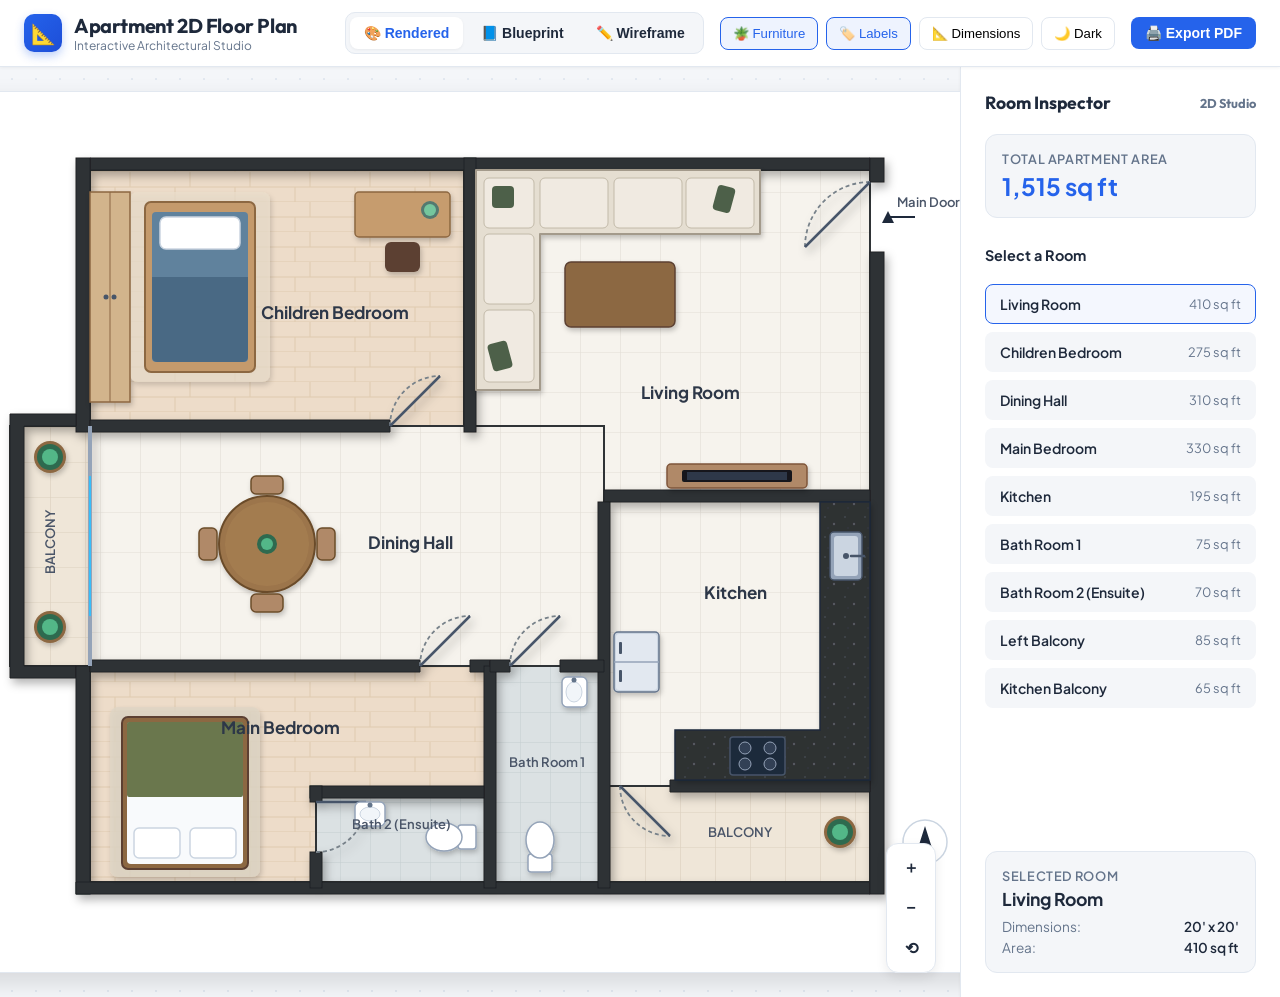
==== ApparmentFloor.HTML @ f6bd7448 "Initial commit: Interactive 2D Apartment Floor Plan Studio" ====
<!DOCTYPE html>
<html lang="en">

<head>
    <meta charset="UTF-8">
    <meta name="viewport" content="width=device-width, initial-scale=1.0">
    <title>2D Apartment Floor Plan - Interactive Studio</title>
    <!-- Google Fonts -->
    <link rel="preconnect" href="https://fonts.googleapis.com">
    <link rel="preconnect" href="https://fonts.gstatic.com" crossorigin>
    <link href="https://fonts.googleapis.com/css2?family=Outfit:wght@300;400;500;600;700&family=Plus+Jakarta+Sans:wght@400;500;600;700&display=swap" rel="stylesheet">
    <!-- Modular Stylesheet -->
    <link rel="stylesheet" href="css/styles.css">
</head>

<body>

    <!-- Header Navigation -->
    <header>
        <div class="brand">
            <div class="brand-icon">📐</div>
            <div>
                <div class="brand-title">Apartment 2D Floor Plan</div>
                <div class="brand-subtitle">Interactive Architectural Studio</div>
            </div>
        </div>

        <div class="toolbar">
            <div class="btn-group">
                <button class="btn active" id="btnRender" onclick="setRenderMode('render')">🎨 Rendered</button>
                <button class="btn" id="btnBlueprint" onclick="setRenderMode('blueprint')">📘 Blueprint</button>
                <button class="btn" id="btnWireframe" onclick="setRenderMode('wireframe')">✏️ Wireframe</button>
            </div>

            <div style="display: flex; gap: 8px;">
                <button class="toggle-btn active" id="togFurniture" onclick="toggleLayer('furniture')">🪴 Furniture</button>
                <button class="toggle-btn active" id="togLabels" onclick="toggleLayer('labels')">🏷️ Labels</button>
                <button class="toggle-btn" id="togDimensions" onclick="toggleLayer('dimensions')">📐 Dimensions</button>
                <button class="toggle-btn" id="togTheme" onclick="toggleTheme()">🌙 Dark</button>
            </div>

            <button class="btn btn-primary" onclick="window.print()">🖨️ Export PDF</button>
        </div>
    </header>

    <!-- Workspace -->
    <div class="workspace">
        <div class="canvas-container">
            <div class="canvas-wrapper" id="canvasWrapper">
                <!-- SVG Floor Plan -->
                <svg id="floorplan" viewBox="0 0 1000 840" xmlns="http://www.w3.org/2000/svg">
                    <defs>
                        <!-- Filters for Soft Realistic Shadows -->
                        <filter id="drop-shadow" x="-10%" y="-10%" width="130%" height="130%">
                            <feDropShadow dx="2" dy="4" stdDeviation="4" flood-color="#000" flood-opacity="0.15" />
                        </filter>
                        <filter id="furniture-shadow" x="-20%" y="-20%" width="140%" height="140%">
                            <feDropShadow dx="1.5" dy="3" stdDeviation="2.5" flood-color="#000" flood-opacity="0.22" />
                        </filter>
                        <filter id="wall-shadow" x="-10%" y="-10%" width="130%" height="130%">
                            <feDropShadow dx="3" dy="5" stdDeviation="5" flood-color="#000" flood-opacity="0.3" />
                        </filter>

                        <!-- Wood Flooring Pattern -->
                        <pattern id="woodPattern" width="60" height="30" patternUnits="userSpaceOnUse">
                            <rect width="60" height="30" fill="#eddcc9" />
                            <line x1="0" y1="15" x2="60" y2="15" stroke="#e0cbaf" stroke-width="1.2" />
                            <line x1="0" y1="30" x2="60" y2="30" stroke="#e0cbaf" stroke-width="1.2" />
                            <line x1="30" y1="0" x2="30" y2="15" stroke="#e0cbaf" stroke-width="1" />
                            <line x1="15" y1="15" x2="15" y2="30" stroke="#e0cbaf" stroke-width="1" />
                        </pattern>

                        <!-- Light Off-White Ceramic Tile Pattern -->
                        <pattern id="tilePattern" width="40" height="40" patternUnits="userSpaceOnUse">
                            <rect width="40" height="40" fill="#f6f3ed" />
                            <path d="M 40 0 L 0 0 0 40" fill="none" stroke="#e3ded6" stroke-width="1.2" />
                        </pattern>

                        <!-- Bathroom Grey Tile Pattern -->
                        <pattern id="bathTilePattern" width="30" height="30" patternUnits="userSpaceOnUse">
                            <rect width="30" height="30" fill="#dbe1e3" />
                            <path d="M 30 0 L 0 0 0 30" fill="none" stroke="#c4cdcf" stroke-width="1" />
                        </pattern>

                        <!-- Balcony Tile Pattern -->
                        <pattern id="balconyTilePattern" width="35" height="35" patternUnits="userSpaceOnUse">
                            <rect width="35" height="35" fill="#efe6d8" />
                            <path d="M 35 0 L 0 0 0 35" fill="none" stroke="#dbd0be" stroke-width="1.2" />
                        </pattern>

                        <!-- Granite Counter Pattern -->
                        <pattern id="granitePattern" width="20" height="20" patternUnits="userSpaceOnUse">
                            <rect width="20" height="20" fill="#2d3033" />
                            <circle cx="5" cy="5" r="1" fill="#44484d" />
                            <circle cx="14" cy="12" r="1.2" fill="#555a60" />
                            <circle cx="8" cy="16" r="0.8" fill="#3b3e42" />
                        </pattern>

                        <!-- Arrow Marker for Main Door -->
                        <marker id="mainDoorArrow" markerWidth="10" markerHeight="10" refX="5" refY="5" orient="auto">
                            <path d="M2,2 L5,8 L8,2 Z" fill="#1e293b" />
                        </marker>
                    </defs>

                    <!-- 1. ROOM FLOORS & SURFACES -->
                    <g id="layer-floors">
                        <rect id="room-children" class="room-polygon" x="110" y="58" width="374" height="256" fill="url(#woodPattern)" stroke="#2f3336" stroke-width="2" onclick="selectRoom('Children Bedroom', 275, '15\' x 18\'')" />
                        <path id="room-living" class="room-polygon" d="M484,58 L890,58 L890,384 L624,384 L624,314 L484,314 Z" fill="url(#tilePattern)" stroke="#2f3336" stroke-width="2" onclick="selectRoom('Living Room', 410, '20\' x 20\'')" />
                        <rect id="room-dining" class="room-polygon" x="110" y="314" width="514" height="240" fill="url(#tilePattern)" stroke="#2f3336" stroke-width="2" onclick="selectRoom('Dining Hall', 310, '24\' x 13\'')" />
                        <rect id="room-left-balcony" class="room-polygon" x="30" y="314" width="80" height="240" fill="url(#balconyTilePattern)" stroke="#2f3336" stroke-width="2" onclick="selectRoom('Left Balcony', 85, '4\' x 13\'')" />
                        <rect id="room-main-bed" class="room-polygon" x="110" y="554" width="400" height="216" fill="url(#woodPattern)" stroke="#2f3336" stroke-width="2" onclick="selectRoom('Main Bedroom', 330, '19\' x 15\'')" />
                        <rect id="room-bath2" class="room-polygon" x="336" y="680" width="174" height="90" fill="url(#bathTilePattern)" stroke="#2f3336" stroke-width="2" onclick="selectRoom('Bath Room 2 (Ensuite)', 70, '9\' x 5\'')" />
                        <rect id="room-bath1" class="room-polygon" x="510" y="554" width="114" height="216" fill="url(#bathTilePattern)" stroke="#2f3336" stroke-width="2" onclick="selectRoom('Bath Room 1', 75, '6\' x 11\'')" />
                        <rect id="room-kitchen" class="room-polygon" x="624" y="384" width="266" height="290" fill="url(#tilePattern)" stroke="#2f3336" stroke-width="2" onclick="selectRoom('Kitchen', 195, '12\' x 15\'')" />
                        <rect id="room-kitchen-balcony" class="room-polygon" x="624" y="674" width="266" height="96" fill="url(#balconyTilePattern)" stroke="#2f3336" stroke-width="2" onclick="selectRoom('Kitchen Balcony', 65, '12\' x 4\'')" />
                    </g>

                    <!-- 2. STRUCTURAL WALLS & DOOR SWINGS -->
                    <g id="layer-walls" filter="url(#wall-shadow)">
                        <path class="wall-structure" d="M110,46 L890,46 L890,58 L110,58 Z" />
                        <rect class="wall-structure" x="96" y="46" width="14" height="274" />
                        <path class="wall-structure" d="M30,302 L96,302 L96,314 L44,314 L44,554 L96,554 L96,566 L30,566 Z" />
                        <rect class="wall-structure" x="96" y="554" width="14" height="228" />
                        <path class="wall-structure" d="M96,770 L890,770 L890,782 L96,782 Z" />
                        <rect class="wall-structure" x="890" y="46" width="14" height="24" />
                        <rect class="wall-structure" x="890" y="140" width="14" height="642" />

                        <rect class="wall-structure" x="484" y="46" width="12" height="274" />
                        <path class="wall-structure" d="M110,308 L410,308 L410,320 L110,320 Z" />
                        <path class="wall-structure" d="M624,378 L890,378 L890,390 L624,390 Z" />
                        <path class="wall-structure" d="M110,548 L440,548 L440,560 L110,560 Z" />
                        <path class="wall-structure" d="M490,548 L510,548 L510,560 L490,560 Z" />
                        <rect class="wall-structure" x="504" y="554" width="12" height="222" />
                        <rect class="wall-structure" x="330" y="674" width="174" height="12" />
                        <rect class="wall-structure" x="330" y="674" width="12" height="16" />
                        <rect class="wall-structure" x="330" y="740" width="12" height="36" />
                        <rect class="wall-structure" x="618" y="390" width="12" height="386" />
                        <path class="wall-structure" d="M510,548 L530,548 L530,560 L510,560 Z" />
                        <path class="wall-structure" d="M580,548 L624,548 L624,560 L580,560 Z" />
                        <path class="wall-structure" d="M690,668 L890,668 L890,680 L690,680 Z" />

                        <g id="door-main">
                            <path class="door-arc" d="M890,70 A65,65 0 0,0 825,135" />
                            <line class="door-leaf" x1="890" y1="70" x2="825" y2="135" />
                        </g>
                        <g id="door-children">
                            <path class="door-arc" d="M410,314 A50,50 0 0,1 460,264" />
                            <line class="door-leaf" x1="410" y1="314" x2="460" y2="264" />
                        </g>
                        <g id="door-main-bed">
                            <path class="door-arc" d="M440,554 A50,50 0 0,1 490,504" />
                            <line class="door-leaf" x1="440" y1="554" x2="490" y2="504" />
                        </g>
                        <g id="door-bath2">
                            <path class="door-arc" d="M336,740 A50,50 0 0,0 386,690" />
                            <line class="door-leaf" x1="336" y1="690" x2="386" y2="690" />
                        </g>
                        <g id="door-bath1">
                            <path class="door-arc" d="M530,554 A50,50 0 0,1 580,504" />
                            <line class="door-leaf" x1="530" y1="554" x2="580" y2="504" />
                        </g>
                        <g id="door-kitchen-balcony">
                            <path class="door-arc" d="M640,674 A50,50 0 0,0 690,724" />
                            <line class="door-leaf" x1="640" y1="674" x2="690" y2="724" />
                        </g>

                        <line x1="110" y1="314" x2="110" y2="554" stroke="#94a3b8" stroke-width="4" />
                        <line x1="110" y1="364" x2="110" y2="504" stroke="#38bdf8" stroke-width="2" />
                    </g>

                    <!-- 3. FURNITURE & FIXTURES -->
                    <g id="layer-furniture" class="furniture-group" filter="url(#furniture-shadow)">
                        <g id="furn-child-bed">
                            <rect x="150" y="80" width="140" height="190" rx="8" fill="#eadecc" opacity="0.7" />
                            <rect x="165" y="90" width="110" height="170" rx="6" fill="#c49a6c" stroke="#8c6742" stroke-width="2" />
                            <rect x="172" y="100" width="96" height="150" rx="4" fill="#60829d" />
                            <rect x="180" y="105" width="80" height="32" rx="6" fill="#ffffff" stroke="#cbd5e1" stroke-width="1.5" />
                            <path d="M172,165 L268,165 L268,245 A5,5 0 0,1 263,250 L177,250 A5,5 0 0,1 172,245 Z" fill="#4a6984" />
                        </g>
                        <g id="furn-child-wardrobe">
                            <rect x="110" y="80" width="40" height="210" fill="#d2b48c" stroke="#8c6742" stroke-width="1.5" />
                            <line x1="130" y1="80" x2="130" y2="290" stroke="#8c6742" stroke-width="1" />
                            <circle cx="126" cy="185" r="2.5" fill="#475569" />
                            <circle cx="134" cy="185" r="2.5" fill="#475569" />
                        </g>
                        <g id="furn-child-desk">
                            <rect x="375" y="80" width="95" height="45" rx="4" fill="#c69c6e" stroke="#8c6742" stroke-width="1.5" />
                            <rect x="405" y="130" width="35" height="30" rx="6" fill="#5c4033" />
                            <circle cx="450" cy="98" r="9" fill="#52796f" />
                            <circle cx="450" cy="98" r="6" fill="#74c69d" />
                        </g>
                        <g id="furn-tv-unit">
                            <rect x="687" y="352" width="140" height="24" rx="4" fill="#b08968" stroke="#7f5539" stroke-width="1.5" />
                            <rect x="702" y="358" width="110" height="12" rx="2" fill="#15191d" />
                            <rect x="707" y="360" width="100" height="8" fill="#2d3748" />
                        </g>
                        <g id="furn-sofa-set">
                            <path d="M496,58 L780,58 L780,122 L560,122 L560,278 L496,278 Z" fill="#e5ded1" stroke="#a39a8b" stroke-width="2" stroke-linejoin="round" />
                            <rect x="504" y="66" width="50" height="50" rx="5" fill="#f0eae1" stroke="#c2baa9" stroke-width="1" />
                            <rect x="504" y="122" width="50" height="70" rx="5" fill="#f0eae1" stroke="#c2baa9" stroke-width="1" />
                            <rect x="504" y="198" width="50" height="72" rx="5" fill="#f0eae1" stroke="#c2baa9" stroke-width="1" />
                            <rect x="560" y="66" width="68" height="50" rx="5" fill="#f0eae1" stroke="#c2baa9" stroke-width="1" />
                            <rect x="634" y="66" width="68" height="50" rx="5" fill="#f0eae1" stroke="#c2baa9" stroke-width="1" />
                            <rect x="706" y="66" width="68" height="50" rx="5" fill="#f0eae1" stroke="#c2baa9" stroke-width="1" />
                            <rect x="512" y="74" width="22" height="22" rx="4" fill="#4e6148" />
                            <rect x="510" y="230" width="20" height="28" rx="4" transform="rotate(-15 520 244)" fill="#4e6148" />
                            <rect x="735" y="74" width="18" height="26" rx="4" transform="rotate(15 744 87)" fill="#4e6148" />
                            <rect x="585" y="150" width="110" height="65" rx="6" fill="#8c6742" stroke="#5c4033" stroke-width="1.5" />
                        </g>
                        <g id="furn-dining-set">
                            <rect x="271" y="364" width="32" height="18" rx="5" fill="#b08968" stroke="#6b4c2a" stroke-width="1.5" />
                            <rect x="271" y="482" width="32" height="18" rx="5" fill="#b08968" stroke="#6b4c2a" stroke-width="1.5" />
                            <rect x="219" y="416" width="18" height="32" rx="5" fill="#b08968" stroke="#6b4c2a" stroke-width="1.5" />
                            <rect x="337" y="416" width="18" height="32" rx="5" fill="#b08968" stroke="#6b4c2a" stroke-width="1.5" />
                            <circle cx="287" cy="432" r="48" fill="#9c754b" stroke="#6b4c2a" stroke-width="2" />
                            <circle cx="287" cy="432" r="42" fill="#a88054" opacity="0.6" />
                            <circle cx="287" cy="432" r="10" fill="#2d6a4f" />
                            <circle cx="287" cy="432" r="6" fill="#52b788" />
                        </g>
                        <g id="furn-left-balcony">
                            <circle cx="70" cy="345" r="16" fill="#8c6742" />
                            <circle cx="70" cy="345" r="13" fill="#2d6a4f" />
                            <circle cx="70" cy="345" r="8" fill="#52b788" />
                            <circle cx="70" cy="515" r="16" fill="#8c6742" />
                            <circle cx="70" cy="515" r="13" fill="#2d6a4f" />
                            <circle cx="70" cy="515" r="8" fill="#52b788" />
                        </g>
                        <g id="furn-main-bed">
                            <rect x="130" y="595" width="150" height="170" rx="8" fill="#ded5c5" opacity="0.8" />
                            <rect x="142" y="605" width="126" height="152" rx="6" fill="#8c6742" stroke="#5c4033" stroke-width="2" />
                            <rect x="147" y="610" width="116" height="142" rx="4" fill="#f8fafc" />
                            <rect x="147" y="610" width="116" height="75" rx="2" fill="#6b774d" />
                            <rect x="154" y="716" width="46" height="30" rx="5" fill="#ffffff" stroke="#cbd5e1" stroke-width="1.5" />
                            <rect x="210" y="716" width="46" height="30" rx="5" fill="#ffffff" stroke="#cbd5e1" stroke-width="1.5" />
                        </g>
                        <g id="furn-bath2">
                            <rect x="478" y="713" width="18" height="24" rx="3" fill="#ffffff" stroke="#94a3b8" stroke-width="1.5" />
                            <ellipse cx="464" cy="725" rx="18" ry="14" fill="#ffffff" stroke="#94a3b8" stroke-width="1.5" />
                            <rect x="375" y="690" width="30" height="24" rx="5" fill="#ffffff" stroke="#94a3b8" stroke-width="1.5" />
                            <ellipse cx="390" cy="702" rx="10" ry="7" fill="#f1f5f9" stroke="#cbd5e1" stroke-width="1" />
                            <circle cx="390" cy="693" r="2.5" fill="#64748b" />
                        </g>
                        <g id="furn-bath1">
                            <rect x="548" y="742" width="24" height="18" rx="3" fill="#ffffff" stroke="#94a3b8" stroke-width="1.5" />
                            <ellipse cx="560" cy="728" rx="14" ry="18" fill="#ffffff" stroke="#94a3b8" stroke-width="1.5" />
                            <rect x="582" y="565" width="25" height="30" rx="5" fill="#ffffff" stroke="#94a3b8" stroke-width="1.5" />
                            <ellipse cx="594" cy="580" rx="8" ry="10" fill="#f1f5f9" stroke="#cbd5e1" stroke-width="1" />
                            <circle cx="594" cy="568" r="2.5" fill="#64748b" />
                        </g>
                        <g id="furn-kitchen">
                            <rect x="634" y="520" width="45" height="60" rx="4" fill="#cbd5e1" stroke="#64748b" stroke-width="1.5" />
                            <rect x="636" y="522" width="41" height="56" rx="3" fill="#e2e8f0" />
                            <line x1="634" y1="550" x2="679" y2="550" stroke="#94a3b8" stroke-width="1.5" />
                            <rect x="639" y="530" width="3" height="12" rx="1" fill="#475569" />
                            <rect x="639" y="558" width="3" height="12" rx="1" fill="#475569" />
                            <path d="M840,390 L890,390 L890,668 L695,668 L695,618 L840,618 Z" fill="url(#granitePattern)" stroke="#1e293b" stroke-width="1.5" />
                            <rect x="850" y="420" width="32" height="48" rx="4" fill="#94a3b8" stroke="#475569" stroke-width="1.5" />
                            <rect x="854" y="424" width="24" height="40" rx="3" fill="#cbd5e1" />
                            <circle cx="866" cy="444" r="3" fill="#475569" />
                            <path d="M884,444 L871,444" stroke="#475569" stroke-width="2.5" stroke-linecap="round" />
                            <rect x="750" y="625" width="55" height="38" rx="3" fill="#1e293b" stroke="#475569" stroke-width="1.5" />
                            <circle cx="765" cy="636" r="6" fill="#334155" stroke="#94a3b8" stroke-width="1" />
                            <circle cx="790" cy="636" r="6" fill="#334155" stroke="#94a3b8" stroke-width="1" />
                            <circle cx="765" cy="652" r="6" fill="#334155" stroke="#94a3b8" stroke-width="1" />
                            <circle cx="790" cy="652" r="6" fill="#334155" stroke="#94a3b8" stroke-width="1" />
                        </g>
                        <g id="furn-kitchen-balcony">
                            <circle cx="860" cy="720" r="16" fill="#8c6742" />
                            <circle cx="860" cy="720" r="13" fill="#2d6a4f" />
                            <circle cx="860" cy="720" r="8" fill="#52b788" />
                        </g>
                    </g>

                    <!-- 4. TEXT LABELS & INDICATORS -->
                    <g id="layer-labels">
                        <text class="room-label-text" x="355" y="200">Children Bedroom</text>
                        <text class="room-label-text" x="710" y="280">Living Room</text>
                        <text class="room-label-text" x="430" y="430">Dining Hall</text>
                        <text class="sub-label-text" transform="translate(70, 430) rotate(-90)">BALCONY</text>
                        <text class="room-label-text" x="300" y="615">Main Bedroom</text>
                        <text class="sub-label-text" x="421" y="712" font-size="11">Bath 2 (Ensuite)</text>
                        <text class="sub-label-text" x="567" y="650">Bath Room 1</text>
                        <text class="room-label-text" x="755" y="480">Kitchen</text>
                        <text class="sub-label-text" x="760" y="720">BALCONY</text>

                        <g id="indicator-main-door">
                            <text class="sub-label-text" x="948" y="90" font-weight="700">Main Door</text>
                            <line x1="935" y1="105" x2="908" y2="105" stroke="#1e293b" stroke-width="2" marker-end="url(#mainDoorArrow)" />
                        </g>

                        <g id="indicator-north" transform="translate(945, 730)">
                            <circle cx="0" cy="0" r="22" fill="#ffffff" stroke="#cbd5e1" stroke-width="1.5" />
                            <polygon points="0,-16 -7,6 0,2 7,6" fill="#1e293b" />
                            <text x="0" y="18" text-anchor="middle" font-size="12" font-weight="800" fill="#1e293b">N</text>
                        </g>
                    </g>

                    <!-- 5. OPTIONAL ARCHITECTURAL DIMENSIONS -->
                    <g id="layer-dimensions" style="display: none;">
                        <line class="dim-line" x1="110" y1="25" x2="890" y2="25" />
                        <text class="dim-text" x="500" y="18">44' - 0" (13.41 m)</text>
                        <line class="dim-line" x1="920" y1="58" x2="920" y2="770" />
                        <text class="dim-text" transform="translate(935, 410) rotate(90)">38' - 0" (11.58 m)</text>
                        <text class="dim-text" x="355" y="220">(15' 0" x 18' 0")</text>
                        <text class="dim-text" x="680" y="210">(20' 0" x 20' 0")</text>
                        <text class="dim-text" x="430" y="450">(24' 0" x 13' 0")</text>
                        <text class="dim-text" x="270" y="635">(16' 0" x 15' 0")</text>
                    </g>
                </svg>
            </div>

            <!-- Floating Controls -->
            <div class="floating-controls">
                <button onclick="zoom(1.15)" title="Zoom In">＋</button>
                <button onclick="zoom(0.85)" title="Zoom Out">− </button>
                <button onclick="resetZoom()" title="Reset Zoom">⟲</button>
            </div>
        </div>

        <!-- Sidebar Inspector -->
        <div class="sidebar">
            <div class="sidebar-title">
                <span>Room Inspector</span>
                <span style="font-size: 0.8rem; color: var(--text-secondary);">2D Studio</span>
            </div>

            <div class="stat-card">
                <div class="stat-label">Total Apartment Area</div>
                <div class="stat-value">1,515 sq ft</div>
            </div>

            <div style="font-weight: 700; font-size: 0.9rem; margin-top: 8px;">Select a Room</div>

            <div class="room-list">
                <div class="room-item active" onclick="selectRoom('Living Room', 410, '20\' x 20\'')">
                    <span class="room-item-name">Living Room</span>
                    <span class="room-item-size">410 sq ft</span>
                </div>
                <div class="room-item" onclick="selectRoom('Children Bedroom', 275, '15\' x 18\'')">
                    <span class="room-item-name">Children Bedroom</span>
                    <span class="room-item-size">275 sq ft</span>
                </div>
                <div class="room-item" onclick="selectRoom('Dining Hall', 310, '24\' x 13\'')">
                    <span class="room-item-name">Dining Hall</span>
                    <span class="room-item-size">310 sq ft</span>
                </div>
                <div class="room-item" onclick="selectRoom('Main Bedroom', 330, '19\' x 15\'')">
                    <span class="room-item-name">Main Bedroom</span>
                    <span class="room-item-size">330 sq ft</span>
                </div>
                <div class="room-item" onclick="selectRoom('Kitchen', 195, '12\' x 15\'')">
                    <span class="room-item-name">Kitchen</span>
                    <span class="room-item-size">195 sq ft</span>
                </div>
                <div class="room-item" onclick="selectRoom('Bath Room 1', 75, '6\' x 11\'')">
                    <span class="room-item-name">Bath Room 1</span>
                    <span class="room-item-size">75 sq ft</span>
                </div>
                <div class="room-item" onclick="selectRoom('Bath Room 2 (Ensuite)', 70, '9\' x 5\'')">
                    <span class="room-item-name">Bath Room 2 (Ensuite)</span>
                    <span class="room-item-size">70 sq ft</span>
                </div>
                <div class="room-item" onclick="selectRoom('Left Balcony', 85, '4\' x 13\'')">
                    <span class="room-item-name">Left Balcony</span>
                    <span class="room-item-size">85 sq ft</span>
                </div>
                <div class="room-item" onclick="selectRoom('Kitchen Balcony', 65, '12\' x 4\'')">
                    <span class="room-item-name">Kitchen Balcony</span>
                    <span class="room-item-size">65 sq ft</span>
                </div>
            </div>

            <!-- Selected Details Container -->
            <div class="stat-card" id="selectedRoomCard" style="margin-top: auto;">
                <div class="stat-label">Selected Room</div>
                <div id="selRoomName" style="font-weight: 700; font-size: 1.1rem; margin-top: 4px;">Living Room</div>
                <div style="display: flex; justify-content: space-between; margin-top: 8px; font-size: 0.85rem;">
                    <span style="color: var(--text-secondary);">Dimensions:</span>
                    <span id="selRoomDim" style="font-weight: 600;">20' x 20'</span>
                </div>
                <div style="display: flex; justify-content: space-between; margin-top: 4px; font-size: 0.85rem;">
                    <span style="color: var(--text-secondary);">Area:</span>
                    <span id="selRoomArea" style="font-weight: 600;">410 sq ft</span>
                </div>
            </div>
        </div>
    </div>

    <!-- Modular Script -->
    <script src="js/script.js"></script>
</body>

</html>
---- css/styles.css ----
:root {
    --bg-body: #f4f6f9;
    --bg-surface: #ffffff;
    --border-color: #e2e8f0;
    --text-primary: #1e293b;
    --text-secondary: #64748b;
    --accent: #2563eb;
    --accent-hover: #1d4ed8;
    --shadow-sm: 0 1px 3px rgba(0,0,0,0.05);
    --shadow-md: 0 4px 12px rgba(0,0,0,0.08);
    --shadow-lg: 0 10px 25px rgba(0,0,0,0.12);
}

body.dark-theme {
    --bg-body: #0f172a;
    --bg-surface: #1e293b;
    --border-color: #334155;
    --text-primary: #f8fafc;
    --text-secondary: #94a3b8;
    --accent: #3b82f6;
}

* {
    box-sizing: border-box;
    margin: 0;
    padding: 0;
}

body {
    font-family: 'Plus Jakarta Sans', sans-serif;
    background-color: var(--bg-body);
    color: var(--text-primary);
    transition: background-color 0.3s ease, color 0.3s ease;
    min-height: 100vh;
    display: flex;
    flex-direction: column;
}

/* Top Navigation Header */
header {
    background: var(--bg-surface);
    border-bottom: 1px solid var(--border-color);
    padding: 12px 24px;
    display: flex;
    align-items: center;
    justify-content: space-between;
    position: sticky;
    top: 0;
    z-index: 100;
    box-shadow: var(--shadow-sm);
}

.brand {
    display: flex;
    align-items: center;
    gap: 12px;
}

.brand-icon {
    width: 38px;
    height: 38px;
    background: linear-gradient(135deg, #2563eb, #1d4ed8);
    border-radius: 10px;
    display: flex;
    align-items: center;
    justify-content: center;
    color: white;
    font-weight: 700;
    font-size: 20px;
    box-shadow: 0 4px 10px rgba(37, 99, 235, 0.3);
}

.brand-title {
    font-family: 'Outfit', sans-serif;
    font-weight: 700;
    font-size: 1.25rem;
    letter-spacing: -0.02em;
}

.brand-subtitle {
    font-size: 0.75rem;
    color: var(--text-secondary);
}

.toolbar {
    display: flex;
    align-items: center;
    gap: 16px;
}

.btn-group {
    display: flex;
    background: var(--bg-body);
    padding: 4px;
    border-radius: 10px;
    border: 1px solid var(--border-color);
    gap: 4px;
}

.btn {
    background: transparent;
    border: none;
    color: var(--text-primary);
    padding: 8px 14px;
    border-radius: 8px;
    font-size: 0.875rem;
    font-weight: 600;
    cursor: pointer;
    display: flex;
    align-items: center;
    gap: 6px;
    transition: all 0.2s ease;
}

.btn:hover {
    background: rgba(0,0,0,0.05);
}

body.dark-theme .btn:hover {
    background: rgba(255,255,255,0.1);
}

.btn.active {
    background: var(--bg-surface);
    color: var(--accent);
    box-shadow: var(--shadow-sm);
}

.btn-primary {
    background: var(--accent);
    color: white;
    border-radius: 8px;
}

.btn-primary:hover {
    background: var(--accent-hover);
    color: white;
}

.toggle-btn {
    padding: 8px 12px;
    font-size: 0.825rem;
    border: 1px solid var(--border-color);
    border-radius: 8px;
    background: var(--bg-surface);
    cursor: pointer;
    user-select: none;
    display: flex;
    align-items: center;
    gap: 6px;
    font-weight: 500;
}

.toggle-btn.active {
    border-color: var(--accent);
    background: rgba(37, 99, 235, 0.08);
    color: var(--accent);
}

/* Main Workspace Layout */
.workspace {
    display: flex;
    flex: 1;
    overflow: hidden;
    position: relative;
}

/* Canvas Container */
.canvas-container {
    flex: 1;
    display: flex;
    align-items: center;
    justify-content: center;
    padding: 24px;
    overflow: auto;
    position: relative;
    background-image: radial-gradient(var(--border-color) 1px, transparent 1px);
    background-size: 24px 24px;
}

.canvas-wrapper {
    background: var(--bg-surface);
    border-radius: 16px;
    box-shadow: var(--shadow-lg);
    padding: 20px;
    transition: transform 0.2s cubic-bezier(0.25, 1, 0.5, 1);
    position: relative;
    border: 1px solid var(--border-color);
}

svg#floorplan {
    display: block;
    width: 1000px;
    height: 840px;
    max-width: 90vw;
    height: auto;
    user-select: none;
}

/* Floating Zoom Controls */
.floating-controls {
    position: absolute;
    bottom: 24px;
    right: 24px;
    background: var(--bg-surface);
    border: 1px solid var(--border-color);
    border-radius: 12px;
    padding: 6px;
    display: flex;
    flex-direction: column;
    gap: 4px;
    box-shadow: var(--shadow-md);
    z-index: 20;
}

.floating-controls button {
    width: 36px;
    height: 36px;
    border: none;
    background: transparent;
    color: var(--text-primary);
    font-weight: 700;
    font-size: 16px;
    border-radius: 8px;
    cursor: pointer;
    display: flex;
    align-items: center;
    justify-content: center;
}

.floating-controls button:hover {
    background: var(--bg-body);
}

/* Room Inspector Sidebar */
.sidebar {
    width: 320px;
    background: var(--bg-surface);
    border-left: 1px solid var(--border-color);
    padding: 24px;
    display: flex;
    flex-direction: column;
    gap: 20px;
    box-shadow: var(--shadow-sm);
    overflow-y: auto;
}

.sidebar-title {
    font-family: 'Outfit', sans-serif;
    font-size: 1.1rem;
    font-weight: 700;
    display: flex;
    align-items: center;
    justify-content: space-between;
}

.stat-card {
    background: var(--bg-body);
    border: 1px solid var(--border-color);
    border-radius: 12px;
    padding: 16px;
}

.stat-value {
    font-size: 1.5rem;
    font-weight: 700;
    color: var(--accent);
    margin-top: 4px;
}

.stat-label {
    font-size: 0.8rem;
    color: var(--text-secondary);
    text-transform: uppercase;
    letter-spacing: 0.05em;
    font-weight: 600;
}

.room-list {
    display: flex;
    flex-direction: column;
    gap: 8px;
}

.room-item {
    display: flex;
    align-items: center;
    justify-content: space-between;
    padding: 10px 14px;
    background: var(--bg-body);
    border-radius: 8px;
    border: 1px solid transparent;
    cursor: pointer;
    transition: all 0.2s ease;
}

.room-item:hover, .room-item.active {
    border-color: var(--accent);
    background: rgba(37, 99, 235, 0.05);
}

.room-item-name {
    font-size: 0.875rem;
    font-weight: 600;
}

.room-item-size {
    font-size: 0.8rem;
    color: var(--text-secondary);
}

/* SVG Floorplan Specific Styles */
.room-polygon {
    transition: fill 0.3s ease, stroke-width 0.2s ease;
    cursor: pointer;
}

.room-polygon:hover {
    filter: brightness(0.97);
    stroke-width: 4px !important;
}

.wall-structure {
    fill: #2f3336;
    stroke: #1e2124;
    stroke-width: 1;
}

.door-arc {
    fill: none;
    stroke: #78828a;
    stroke-width: 1.8;
    stroke-dasharray: 4,3;
}

.door-leaf {
    stroke: #475569;
    stroke-width: 2.5;
}

.room-label-text {
    font-family: 'Plus Jakarta Sans', sans-serif;
    font-size: 17px;
    font-weight: 700;
    fill: #2d3748;
    text-anchor: middle;
    dominant-baseline: central;
    pointer-events: none;
}

.sub-label-text {
    font-family: 'Plus Jakarta Sans', sans-serif;
    font-size: 13px;
    font-weight: 600;
    fill: #4a5568;
    text-anchor: middle;
    dominant-baseline: central;
    pointer-events: none;
}

.dim-line {
    stroke: #64748b;
    stroke-width: 1.2;
}

.dim-text {
    font-size: 11px;
    font-weight: 600;
    fill: #475569;
    text-anchor: middle;
}

/* Blueprint & Wireframe Themes */
svg.blueprint-mode {
    background-color: #0b2545 !important;
}
svg.blueprint-mode .room-polygon {
    fill: #134074 !important;
    stroke: #8da9c4 !important;
}
svg.blueprint-mode .wall-structure {
    fill: #eef4f8 !important;
}
svg.blueprint-mode .room-label-text, 
svg.blueprint-mode .sub-label-text {
    fill: #ffffff !important;
}
svg.blueprint-mode .furniture-group {
    opacity: 0.6;
    filter: invert(1);
}

svg.wireframe-mode .room-polygon {
    fill: #ffffff !important;
    stroke: #000000 !important;
    stroke-width: 2 !important;
}
svg.wireframe-mode .wall-structure {
    fill: #000000 !important;
}
svg.wireframe-mode .furniture-group {
    opacity: 0.4;
}

/* Print Settings */
@media print {
    header, .sidebar, .floating-controls {
        display: none !important;
    }
    body {
        background: white;
    }
    .canvas-container {
        padding: 0;
        background: none;
    }
    .canvas-wrapper {
        box-shadow: none;
        border: none;
    }
}
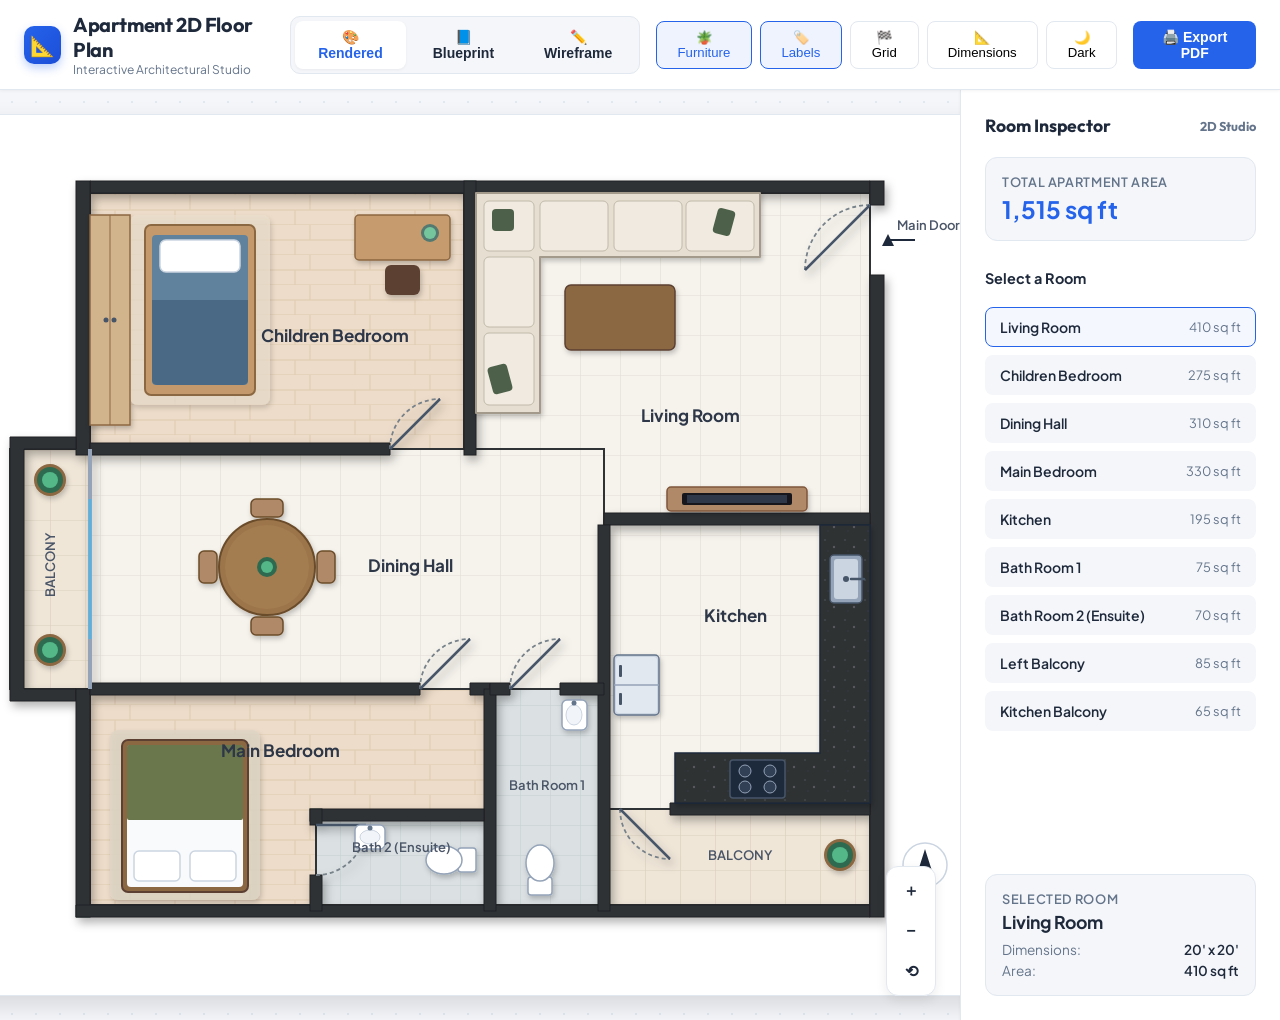
==== commit 1013a925: "Add transparent chessboard grid overlay mode with corner cell coordinates" ====
--- a/ApparmentFloor.HTML
+++ b/ApparmentFloor.HTML
@@ -5,12 +5,15 @@
     <meta charset="UTF-8">
     <meta name="viewport" content="width=device-width, initial-scale=1.0">
     <title>2D Apartment Floor Plan - Interactive Studio</title>
+    <meta http-equiv="Cache-Control" content="no-cache, no-store, must-revalidate">
+    <meta http-equiv="Pragma" content="no-cache">
+    <meta http-equiv="Expires" content="0">
     <!-- Google Fonts -->
     <link rel="preconnect" href="https://fonts.googleapis.com">
     <link rel="preconnect" href="https://fonts.gstatic.com" crossorigin>
     <link href="https://fonts.googleapis.com/css2?family=Outfit:wght@300;400;500;600;700&family=Plus+Jakarta+Sans:wght@400;500;600;700&display=swap" rel="stylesheet">
-    <!-- Modular Stylesheet -->
-    <link rel="stylesheet" href="css/styles.css">
+    <!-- Modular Stylesheet with Cache Buster -->
+    <link rel="stylesheet" href="css/styles.css?v=20260911_grid">
 </head>
 
 <body>
@@ -35,6 +38,7 @@
             <div style="display: flex; gap: 8px;">
                 <button class="toggle-btn active" id="togFurniture" onclick="toggleLayer('furniture')">🪴 Furniture</button>
                 <button class="toggle-btn active" id="togLabels" onclick="toggleLayer('labels')">🏷️ Labels</button>
+                <button class="toggle-btn" id="togGrid" onclick="toggleLayer('grid')">🏁 Grid</button>
                 <button class="toggle-btn" id="togDimensions" onclick="toggleLayer('dimensions')">📐 Dimensions</button>
                 <button class="toggle-btn" id="togTheme" onclick="toggleTheme()">🌙 Dark</button>
             </div>
@@ -306,7 +310,523 @@
                         <text class="dim-text" x="430" y="450">(24' 0" x 13' 0")</text>
                         <text class="dim-text" x="270" y="635">(16' 0" x 15' 0")</text>
                     </g>
-                </svg>
+                <!-- ========================================== -->
+<!-- GRID OVERLAY LAYER (CHESSBOARD STYLE)     -->
+<!-- ========================================== -->
+<g id="layer-grid" style="display: none;" pointer-events="none">
+    <rect class="grid-cell-bg" x="30" y="30" width="50" height="50" fill="#1e293b" fill-opacity="0.09" stroke="#94a3b8" stroke-width="0.8" stroke-dasharray="2,2" />
+    <text class="grid-cell-label" x="34" y="41" font-size="9" font-weight="600" fill="#475569" opacity="0.75">A1</text>
+    <rect class="grid-cell-bg" x="80" y="30" width="50" height="50" fill="#1e293b" fill-opacity="0.04" stroke="#94a3b8" stroke-width="0.8" stroke-dasharray="2,2" />
+    <text class="grid-cell-label" x="84" y="41" font-size="9" font-weight="600" fill="#475569" opacity="0.75">B1</text>
+    <rect class="grid-cell-bg" x="130" y="30" width="50" height="50" fill="#1e293b" fill-opacity="0.09" stroke="#94a3b8" stroke-width="0.8" stroke-dasharray="2,2" />
+    <text class="grid-cell-label" x="134" y="41" font-size="9" font-weight="600" fill="#475569" opacity="0.75">C1</text>
+    <rect class="grid-cell-bg" x="180" y="30" width="50" height="50" fill="#1e293b" fill-opacity="0.04" stroke="#94a3b8" stroke-width="0.8" stroke-dasharray="2,2" />
+    <text class="grid-cell-label" x="184" y="41" font-size="9" font-weight="600" fill="#475569" opacity="0.75">D1</text>
+    <rect class="grid-cell-bg" x="230" y="30" width="50" height="50" fill="#1e293b" fill-opacity="0.09" stroke="#94a3b8" stroke-width="0.8" stroke-dasharray="2,2" />
+    <text class="grid-cell-label" x="234" y="41" font-size="9" font-weight="600" fill="#475569" opacity="0.75">E1</text>
+    <rect class="grid-cell-bg" x="280" y="30" width="50" height="50" fill="#1e293b" fill-opacity="0.04" stroke="#94a3b8" stroke-width="0.8" stroke-dasharray="2,2" />
+    <text class="grid-cell-label" x="284" y="41" font-size="9" font-weight="600" fill="#475569" opacity="0.75">F1</text>
+    <rect class="grid-cell-bg" x="330" y="30" width="50" height="50" fill="#1e293b" fill-opacity="0.09" stroke="#94a3b8" stroke-width="0.8" stroke-dasharray="2,2" />
+    <text class="grid-cell-label" x="334" y="41" font-size="9" font-weight="600" fill="#475569" opacity="0.75">G1</text>
+    <rect class="grid-cell-bg" x="380" y="30" width="50" height="50" fill="#1e293b" fill-opacity="0.04" stroke="#94a3b8" stroke-width="0.8" stroke-dasharray="2,2" />
+    <text class="grid-cell-label" x="384" y="41" font-size="9" font-weight="600" fill="#475569" opacity="0.75">H1</text>
+    <rect class="grid-cell-bg" x="430" y="30" width="50" height="50" fill="#1e293b" fill-opacity="0.09" stroke="#94a3b8" stroke-width="0.8" stroke-dasharray="2,2" />
+    <text class="grid-cell-label" x="434" y="41" font-size="9" font-weight="600" fill="#475569" opacity="0.75">I1</text>
+    <rect class="grid-cell-bg" x="480" y="30" width="50" height="50" fill="#1e293b" fill-opacity="0.04" stroke="#94a3b8" stroke-width="0.8" stroke-dasharray="2,2" />
+    <text class="grid-cell-label" x="484" y="41" font-size="9" font-weight="600" fill="#475569" opacity="0.75">J1</text>
+    <rect class="grid-cell-bg" x="530" y="30" width="50" height="50" fill="#1e293b" fill-opacity="0.09" stroke="#94a3b8" stroke-width="0.8" stroke-dasharray="2,2" />
+    <text class="grid-cell-label" x="534" y="41" font-size="9" font-weight="600" fill="#475569" opacity="0.75">K1</text>
+    <rect class="grid-cell-bg" x="580" y="30" width="50" height="50" fill="#1e293b" fill-opacity="0.04" stroke="#94a3b8" stroke-width="0.8" stroke-dasharray="2,2" />
+    <text class="grid-cell-label" x="584" y="41" font-size="9" font-weight="600" fill="#475569" opacity="0.75">L1</text>
+    <rect class="grid-cell-bg" x="630" y="30" width="50" height="50" fill="#1e293b" fill-opacity="0.09" stroke="#94a3b8" stroke-width="0.8" stroke-dasharray="2,2" />
+    <text class="grid-cell-label" x="634" y="41" font-size="9" font-weight="600" fill="#475569" opacity="0.75">M1</text>
+    <rect class="grid-cell-bg" x="680" y="30" width="50" height="50" fill="#1e293b" fill-opacity="0.04" stroke="#94a3b8" stroke-width="0.8" stroke-dasharray="2,2" />
+    <text class="grid-cell-label" x="684" y="41" font-size="9" font-weight="600" fill="#475569" opacity="0.75">N1</text>
+    <rect class="grid-cell-bg" x="730" y="30" width="50" height="50" fill="#1e293b" fill-opacity="0.09" stroke="#94a3b8" stroke-width="0.8" stroke-dasharray="2,2" />
+    <text class="grid-cell-label" x="734" y="41" font-size="9" font-weight="600" fill="#475569" opacity="0.75">O1</text>
+    <rect class="grid-cell-bg" x="780" y="30" width="50" height="50" fill="#1e293b" fill-opacity="0.04" stroke="#94a3b8" stroke-width="0.8" stroke-dasharray="2,2" />
+    <text class="grid-cell-label" x="784" y="41" font-size="9" font-weight="600" fill="#475569" opacity="0.75">P1</text>
+    <rect class="grid-cell-bg" x="830" y="30" width="50" height="50" fill="#1e293b" fill-opacity="0.09" stroke="#94a3b8" stroke-width="0.8" stroke-dasharray="2,2" />
+    <text class="grid-cell-label" x="834" y="41" font-size="9" font-weight="600" fill="#475569" opacity="0.75">Q1</text>
+    <rect class="grid-cell-bg" x="30" y="80" width="50" height="50" fill="#1e293b" fill-opacity="0.04" stroke="#94a3b8" stroke-width="0.8" stroke-dasharray="2,2" />
+    <text class="grid-cell-label" x="34" y="91" font-size="9" font-weight="600" fill="#475569" opacity="0.75">A2</text>
+    <rect class="grid-cell-bg" x="80" y="80" width="50" height="50" fill="#1e293b" fill-opacity="0.09" stroke="#94a3b8" stroke-width="0.8" stroke-dasharray="2,2" />
+    <text class="grid-cell-label" x="84" y="91" font-size="9" font-weight="600" fill="#475569" opacity="0.75">B2</text>
+    <rect class="grid-cell-bg" x="130" y="80" width="50" height="50" fill="#1e293b" fill-opacity="0.04" stroke="#94a3b8" stroke-width="0.8" stroke-dasharray="2,2" />
+    <text class="grid-cell-label" x="134" y="91" font-size="9" font-weight="600" fill="#475569" opacity="0.75">C2</text>
+    <rect class="grid-cell-bg" x="180" y="80" width="50" height="50" fill="#1e293b" fill-opacity="0.09" stroke="#94a3b8" stroke-width="0.8" stroke-dasharray="2,2" />
+    <text class="grid-cell-label" x="184" y="91" font-size="9" font-weight="600" fill="#475569" opacity="0.75">D2</text>
+    <rect class="grid-cell-bg" x="230" y="80" width="50" height="50" fill="#1e293b" fill-opacity="0.04" stroke="#94a3b8" stroke-width="0.8" stroke-dasharray="2,2" />
+    <text class="grid-cell-label" x="234" y="91" font-size="9" font-weight="600" fill="#475569" opacity="0.75">E2</text>
+    <rect class="grid-cell-bg" x="280" y="80" width="50" height="50" fill="#1e293b" fill-opacity="0.09" stroke="#94a3b8" stroke-width="0.8" stroke-dasharray="2,2" />
+    <text class="grid-cell-label" x="284" y="91" font-size="9" font-weight="600" fill="#475569" opacity="0.75">F2</text>
+    <rect class="grid-cell-bg" x="330" y="80" width="50" height="50" fill="#1e293b" fill-opacity="0.04" stroke="#94a3b8" stroke-width="0.8" stroke-dasharray="2,2" />
+    <text class="grid-cell-label" x="334" y="91" font-size="9" font-weight="600" fill="#475569" opacity="0.75">G2</text>
+    <rect class="grid-cell-bg" x="380" y="80" width="50" height="50" fill="#1e293b" fill-opacity="0.09" stroke="#94a3b8" stroke-width="0.8" stroke-dasharray="2,2" />
+    <text class="grid-cell-label" x="384" y="91" font-size="9" font-weight="600" fill="#475569" opacity="0.75">H2</text>
+    <rect class="grid-cell-bg" x="430" y="80" width="50" height="50" fill="#1e293b" fill-opacity="0.04" stroke="#94a3b8" stroke-width="0.8" stroke-dasharray="2,2" />
+    <text class="grid-cell-label" x="434" y="91" font-size="9" font-weight="600" fill="#475569" opacity="0.75">I2</text>
+    <rect class="grid-cell-bg" x="480" y="80" width="50" height="50" fill="#1e293b" fill-opacity="0.09" stroke="#94a3b8" stroke-width="0.8" stroke-dasharray="2,2" />
+    <text class="grid-cell-label" x="484" y="91" font-size="9" font-weight="600" fill="#475569" opacity="0.75">J2</text>
+    <rect class="grid-cell-bg" x="530" y="80" width="50" height="50" fill="#1e293b" fill-opacity="0.04" stroke="#94a3b8" stroke-width="0.8" stroke-dasharray="2,2" />
+    <text class="grid-cell-label" x="534" y="91" font-size="9" font-weight="600" fill="#475569" opacity="0.75">K2</text>
+    <rect class="grid-cell-bg" x="580" y="80" width="50" height="50" fill="#1e293b" fill-opacity="0.09" stroke="#94a3b8" stroke-width="0.8" stroke-dasharray="2,2" />
+    <text class="grid-cell-label" x="584" y="91" font-size="9" font-weight="600" fill="#475569" opacity="0.75">L2</text>
+    <rect class="grid-cell-bg" x="630" y="80" width="50" height="50" fill="#1e293b" fill-opacity="0.04" stroke="#94a3b8" stroke-width="0.8" stroke-dasharray="2,2" />
+    <text class="grid-cell-label" x="634" y="91" font-size="9" font-weight="600" fill="#475569" opacity="0.75">M2</text>
+    <rect class="grid-cell-bg" x="680" y="80" width="50" height="50" fill="#1e293b" fill-opacity="0.09" stroke="#94a3b8" stroke-width="0.8" stroke-dasharray="2,2" />
+    <text class="grid-cell-label" x="684" y="91" font-size="9" font-weight="600" fill="#475569" opacity="0.75">N2</text>
+    <rect class="grid-cell-bg" x="730" y="80" width="50" height="50" fill="#1e293b" fill-opacity="0.04" stroke="#94a3b8" stroke-width="0.8" stroke-dasharray="2,2" />
+    <text class="grid-cell-label" x="734" y="91" font-size="9" font-weight="600" fill="#475569" opacity="0.75">O2</text>
+    <rect class="grid-cell-bg" x="780" y="80" width="50" height="50" fill="#1e293b" fill-opacity="0.09" stroke="#94a3b8" stroke-width="0.8" stroke-dasharray="2,2" />
+    <text class="grid-cell-label" x="784" y="91" font-size="9" font-weight="600" fill="#475569" opacity="0.75">P2</text>
+    <rect class="grid-cell-bg" x="830" y="80" width="50" height="50" fill="#1e293b" fill-opacity="0.04" stroke="#94a3b8" stroke-width="0.8" stroke-dasharray="2,2" />
+    <text class="grid-cell-label" x="834" y="91" font-size="9" font-weight="600" fill="#475569" opacity="0.75">Q2</text>
+    <rect class="grid-cell-bg" x="30" y="130" width="50" height="50" fill="#1e293b" fill-opacity="0.09" stroke="#94a3b8" stroke-width="0.8" stroke-dasharray="2,2" />
+    <text class="grid-cell-label" x="34" y="141" font-size="9" font-weight="600" fill="#475569" opacity="0.75">A3</text>
+    <rect class="grid-cell-bg" x="80" y="130" width="50" height="50" fill="#1e293b" fill-opacity="0.04" stroke="#94a3b8" stroke-width="0.8" stroke-dasharray="2,2" />
+    <text class="grid-cell-label" x="84" y="141" font-size="9" font-weight="600" fill="#475569" opacity="0.75">B3</text>
+    <rect class="grid-cell-bg" x="130" y="130" width="50" height="50" fill="#1e293b" fill-opacity="0.09" stroke="#94a3b8" stroke-width="0.8" stroke-dasharray="2,2" />
+    <text class="grid-cell-label" x="134" y="141" font-size="9" font-weight="600" fill="#475569" opacity="0.75">C3</text>
+    <rect class="grid-cell-bg" x="180" y="130" width="50" height="50" fill="#1e293b" fill-opacity="0.04" stroke="#94a3b8" stroke-width="0.8" stroke-dasharray="2,2" />
+    <text class="grid-cell-label" x="184" y="141" font-size="9" font-weight="600" fill="#475569" opacity="0.75">D3</text>
+    <rect class="grid-cell-bg" x="230" y="130" width="50" height="50" fill="#1e293b" fill-opacity="0.09" stroke="#94a3b8" stroke-width="0.8" stroke-dasharray="2,2" />
+    <text class="grid-cell-label" x="234" y="141" font-size="9" font-weight="600" fill="#475569" opacity="0.75">E3</text>
+    <rect class="grid-cell-bg" x="280" y="130" width="50" height="50" fill="#1e293b" fill-opacity="0.04" stroke="#94a3b8" stroke-width="0.8" stroke-dasharray="2,2" />
+    <text class="grid-cell-label" x="284" y="141" font-size="9" font-weight="600" fill="#475569" opacity="0.75">F3</text>
+    <rect class="grid-cell-bg" x="330" y="130" width="50" height="50" fill="#1e293b" fill-opacity="0.09" stroke="#94a3b8" stroke-width="0.8" stroke-dasharray="2,2" />
+    <text class="grid-cell-label" x="334" y="141" font-size="9" font-weight="600" fill="#475569" opacity="0.75">G3</text>
+    <rect class="grid-cell-bg" x="380" y="130" width="50" height="50" fill="#1e293b" fill-opacity="0.04" stroke="#94a3b8" stroke-width="0.8" stroke-dasharray="2,2" />
+    <text class="grid-cell-label" x="384" y="141" font-size="9" font-weight="600" fill="#475569" opacity="0.75">H3</text>
+    <rect class="grid-cell-bg" x="430" y="130" width="50" height="50" fill="#1e293b" fill-opacity="0.09" stroke="#94a3b8" stroke-width="0.8" stroke-dasharray="2,2" />
+    <text class="grid-cell-label" x="434" y="141" font-size="9" font-weight="600" fill="#475569" opacity="0.75">I3</text>
+    <rect class="grid-cell-bg" x="480" y="130" width="50" height="50" fill="#1e293b" fill-opacity="0.04" stroke="#94a3b8" stroke-width="0.8" stroke-dasharray="2,2" />
+    <text class="grid-cell-label" x="484" y="141" font-size="9" font-weight="600" fill="#475569" opacity="0.75">J3</text>
+    <rect class="grid-cell-bg" x="530" y="130" width="50" height="50" fill="#1e293b" fill-opacity="0.09" stroke="#94a3b8" stroke-width="0.8" stroke-dasharray="2,2" />
+    <text class="grid-cell-label" x="534" y="141" font-size="9" font-weight="600" fill="#475569" opacity="0.75">K3</text>
+    <rect class="grid-cell-bg" x="580" y="130" width="50" height="50" fill="#1e293b" fill-opacity="0.04" stroke="#94a3b8" stroke-width="0.8" stroke-dasharray="2,2" />
+    <text class="grid-cell-label" x="584" y="141" font-size="9" font-weight="600" fill="#475569" opacity="0.75">L3</text>
+    <rect class="grid-cell-bg" x="630" y="130" width="50" height="50" fill="#1e293b" fill-opacity="0.09" stroke="#94a3b8" stroke-width="0.8" stroke-dasharray="2,2" />
+    <text class="grid-cell-label" x="634" y="141" font-size="9" font-weight="600" fill="#475569" opacity="0.75">M3</text>
+    <rect class="grid-cell-bg" x="680" y="130" width="50" height="50" fill="#1e293b" fill-opacity="0.04" stroke="#94a3b8" stroke-width="0.8" stroke-dasharray="2,2" />
+    <text class="grid-cell-label" x="684" y="141" font-size="9" font-weight="600" fill="#475569" opacity="0.75">N3</text>
+    <rect class="grid-cell-bg" x="730" y="130" width="50" height="50" fill="#1e293b" fill-opacity="0.09" stroke="#94a3b8" stroke-width="0.8" stroke-dasharray="2,2" />
+    <text class="grid-cell-label" x="734" y="141" font-size="9" font-weight="600" fill="#475569" opacity="0.75">O3</text>
+    <rect class="grid-cell-bg" x="780" y="130" width="50" height="50" fill="#1e293b" fill-opacity="0.04" stroke="#94a3b8" stroke-width="0.8" stroke-dasharray="2,2" />
+    <text class="grid-cell-label" x="784" y="141" font-size="9" font-weight="600" fill="#475569" opacity="0.75">P3</text>
+    <rect class="grid-cell-bg" x="830" y="130" width="50" height="50" fill="#1e293b" fill-opacity="0.09" stroke="#94a3b8" stroke-width="0.8" stroke-dasharray="2,2" />
+    <text class="grid-cell-label" x="834" y="141" font-size="9" font-weight="600" fill="#475569" opacity="0.75">Q3</text>
+    <rect class="grid-cell-bg" x="30" y="180" width="50" height="50" fill="#1e293b" fill-opacity="0.04" stroke="#94a3b8" stroke-width="0.8" stroke-dasharray="2,2" />
+    <text class="grid-cell-label" x="34" y="191" font-size="9" font-weight="600" fill="#475569" opacity="0.75">A4</text>
+    <rect class="grid-cell-bg" x="80" y="180" width="50" height="50" fill="#1e293b" fill-opacity="0.09" stroke="#94a3b8" stroke-width="0.8" stroke-dasharray="2,2" />
+    <text class="grid-cell-label" x="84" y="191" font-size="9" font-weight="600" fill="#475569" opacity="0.75">B4</text>
+    <rect class="grid-cell-bg" x="130" y="180" width="50" height="50" fill="#1e293b" fill-opacity="0.04" stroke="#94a3b8" stroke-width="0.8" stroke-dasharray="2,2" />
+    <text class="grid-cell-label" x="134" y="191" font-size="9" font-weight="600" fill="#475569" opacity="0.75">C4</text>
+    <rect class="grid-cell-bg" x="180" y="180" width="50" height="50" fill="#1e293b" fill-opacity="0.09" stroke="#94a3b8" stroke-width="0.8" stroke-dasharray="2,2" />
+    <text class="grid-cell-label" x="184" y="191" font-size="9" font-weight="600" fill="#475569" opacity="0.75">D4</text>
+    <rect class="grid-cell-bg" x="230" y="180" width="50" height="50" fill="#1e293b" fill-opacity="0.04" stroke="#94a3b8" stroke-width="0.8" stroke-dasharray="2,2" />
+    <text class="grid-cell-label" x="234" y="191" font-size="9" font-weight="600" fill="#475569" opacity="0.75">E4</text>
+    <rect class="grid-cell-bg" x="280" y="180" width="50" height="50" fill="#1e293b" fill-opacity="0.09" stroke="#94a3b8" stroke-width="0.8" stroke-dasharray="2,2" />
+    <text class="grid-cell-label" x="284" y="191" font-size="9" font-weight="600" fill="#475569" opacity="0.75">F4</text>
+    <rect class="grid-cell-bg" x="330" y="180" width="50" height="50" fill="#1e293b" fill-opacity="0.04" stroke="#94a3b8" stroke-width="0.8" stroke-dasharray="2,2" />
+    <text class="grid-cell-label" x="334" y="191" font-size="9" font-weight="600" fill="#475569" opacity="0.75">G4</text>
+    <rect class="grid-cell-bg" x="380" y="180" width="50" height="50" fill="#1e293b" fill-opacity="0.09" stroke="#94a3b8" stroke-width="0.8" stroke-dasharray="2,2" />
+    <text class="grid-cell-label" x="384" y="191" font-size="9" font-weight="600" fill="#475569" opacity="0.75">H4</text>
+    <rect class="grid-cell-bg" x="430" y="180" width="50" height="50" fill="#1e293b" fill-opacity="0.04" stroke="#94a3b8" stroke-width="0.8" stroke-dasharray="2,2" />
+    <text class="grid-cell-label" x="434" y="191" font-size="9" font-weight="600" fill="#475569" opacity="0.75">I4</text>
+    <rect class="grid-cell-bg" x="480" y="180" width="50" height="50" fill="#1e293b" fill-opacity="0.09" stroke="#94a3b8" stroke-width="0.8" stroke-dasharray="2,2" />
+    <text class="grid-cell-label" x="484" y="191" font-size="9" font-weight="600" fill="#475569" opacity="0.75">J4</text>
+    <rect class="grid-cell-bg" x="530" y="180" width="50" height="50" fill="#1e293b" fill-opacity="0.04" stroke="#94a3b8" stroke-width="0.8" stroke-dasharray="2,2" />
+    <text class="grid-cell-label" x="534" y="191" font-size="9" font-weight="600" fill="#475569" opacity="0.75">K4</text>
+    <rect class="grid-cell-bg" x="580" y="180" width="50" height="50" fill="#1e293b" fill-opacity="0.09" stroke="#94a3b8" stroke-width="0.8" stroke-dasharray="2,2" />
+    <text class="grid-cell-label" x="584" y="191" font-size="9" font-weight="600" fill="#475569" opacity="0.75">L4</text>
+    <rect class="grid-cell-bg" x="630" y="180" width="50" height="50" fill="#1e293b" fill-opacity="0.04" stroke="#94a3b8" stroke-width="0.8" stroke-dasharray="2,2" />
+    <text class="grid-cell-label" x="634" y="191" font-size="9" font-weight="600" fill="#475569" opacity="0.75">M4</text>
+    <rect class="grid-cell-bg" x="680" y="180" width="50" height="50" fill="#1e293b" fill-opacity="0.09" stroke="#94a3b8" stroke-width="0.8" stroke-dasharray="2,2" />
+    <text class="grid-cell-label" x="684" y="191" font-size="9" font-weight="600" fill="#475569" opacity="0.75">N4</text>
+    <rect class="grid-cell-bg" x="730" y="180" width="50" height="50" fill="#1e293b" fill-opacity="0.04" stroke="#94a3b8" stroke-width="0.8" stroke-dasharray="2,2" />
+    <text class="grid-cell-label" x="734" y="191" font-size="9" font-weight="600" fill="#475569" opacity="0.75">O4</text>
+    <rect class="grid-cell-bg" x="780" y="180" width="50" height="50" fill="#1e293b" fill-opacity="0.09" stroke="#94a3b8" stroke-width="0.8" stroke-dasharray="2,2" />
+    <text class="grid-cell-label" x="784" y="191" font-size="9" font-weight="600" fill="#475569" opacity="0.75">P4</text>
+    <rect class="grid-cell-bg" x="830" y="180" width="50" height="50" fill="#1e293b" fill-opacity="0.04" stroke="#94a3b8" stroke-width="0.8" stroke-dasharray="2,2" />
+    <text class="grid-cell-label" x="834" y="191" font-size="9" font-weight="600" fill="#475569" opacity="0.75">Q4</text>
+    <rect class="grid-cell-bg" x="30" y="230" width="50" height="50" fill="#1e293b" fill-opacity="0.09" stroke="#94a3b8" stroke-width="0.8" stroke-dasharray="2,2" />
+    <text class="grid-cell-label" x="34" y="241" font-size="9" font-weight="600" fill="#475569" opacity="0.75">A5</text>
+    <rect class="grid-cell-bg" x="80" y="230" width="50" height="50" fill="#1e293b" fill-opacity="0.04" stroke="#94a3b8" stroke-width="0.8" stroke-dasharray="2,2" />
+    <text class="grid-cell-label" x="84" y="241" font-size="9" font-weight="600" fill="#475569" opacity="0.75">B5</text>
+    <rect class="grid-cell-bg" x="130" y="230" width="50" height="50" fill="#1e293b" fill-opacity="0.09" stroke="#94a3b8" stroke-width="0.8" stroke-dasharray="2,2" />
+    <text class="grid-cell-label" x="134" y="241" font-size="9" font-weight="600" fill="#475569" opacity="0.75">C5</text>
+    <rect class="grid-cell-bg" x="180" y="230" width="50" height="50" fill="#1e293b" fill-opacity="0.04" stroke="#94a3b8" stroke-width="0.8" stroke-dasharray="2,2" />
+    <text class="grid-cell-label" x="184" y="241" font-size="9" font-weight="600" fill="#475569" opacity="0.75">D5</text>
+    <rect class="grid-cell-bg" x="230" y="230" width="50" height="50" fill="#1e293b" fill-opacity="0.09" stroke="#94a3b8" stroke-width="0.8" stroke-dasharray="2,2" />
+    <text class="grid-cell-label" x="234" y="241" font-size="9" font-weight="600" fill="#475569" opacity="0.75">E5</text>
+    <rect class="grid-cell-bg" x="280" y="230" width="50" height="50" fill="#1e293b" fill-opacity="0.04" stroke="#94a3b8" stroke-width="0.8" stroke-dasharray="2,2" />
+    <text class="grid-cell-label" x="284" y="241" font-size="9" font-weight="600" fill="#475569" opacity="0.75">F5</text>
+    <rect class="grid-cell-bg" x="330" y="230" width="50" height="50" fill="#1e293b" fill-opacity="0.09" stroke="#94a3b8" stroke-width="0.8" stroke-dasharray="2,2" />
+    <text class="grid-cell-label" x="334" y="241" font-size="9" font-weight="600" fill="#475569" opacity="0.75">G5</text>
+    <rect class="grid-cell-bg" x="380" y="230" width="50" height="50" fill="#1e293b" fill-opacity="0.04" stroke="#94a3b8" stroke-width="0.8" stroke-dasharray="2,2" />
+    <text class="grid-cell-label" x="384" y="241" font-size="9" font-weight="600" fill="#475569" opacity="0.75">H5</text>
+    <rect class="grid-cell-bg" x="430" y="230" width="50" height="50" fill="#1e293b" fill-opacity="0.09" stroke="#94a3b8" stroke-width="0.8" stroke-dasharray="2,2" />
+    <text class="grid-cell-label" x="434" y="241" font-size="9" font-weight="600" fill="#475569" opacity="0.75">I5</text>
+    <rect class="grid-cell-bg" x="480" y="230" width="50" height="50" fill="#1e293b" fill-opacity="0.04" stroke="#94a3b8" stroke-width="0.8" stroke-dasharray="2,2" />
+    <text class="grid-cell-label" x="484" y="241" font-size="9" font-weight="600" fill="#475569" opacity="0.75">J5</text>
+    <rect class="grid-cell-bg" x="530" y="230" width="50" height="50" fill="#1e293b" fill-opacity="0.09" stroke="#94a3b8" stroke-width="0.8" stroke-dasharray="2,2" />
+    <text class="grid-cell-label" x="534" y="241" font-size="9" font-weight="600" fill="#475569" opacity="0.75">K5</text>
+    <rect class="grid-cell-bg" x="580" y="230" width="50" height="50" fill="#1e293b" fill-opacity="0.04" stroke="#94a3b8" stroke-width="0.8" stroke-dasharray="2,2" />
+    <text class="grid-cell-label" x="584" y="241" font-size="9" font-weight="600" fill="#475569" opacity="0.75">L5</text>
+    <rect class="grid-cell-bg" x="630" y="230" width="50" height="50" fill="#1e293b" fill-opacity="0.09" stroke="#94a3b8" stroke-width="0.8" stroke-dasharray="2,2" />
+    <text class="grid-cell-label" x="634" y="241" font-size="9" font-weight="600" fill="#475569" opacity="0.75">M5</text>
+    <rect class="grid-cell-bg" x="680" y="230" width="50" height="50" fill="#1e293b" fill-opacity="0.04" stroke="#94a3b8" stroke-width="0.8" stroke-dasharray="2,2" />
+    <text class="grid-cell-label" x="684" y="241" font-size="9" font-weight="600" fill="#475569" opacity="0.75">N5</text>
+    <rect class="grid-cell-bg" x="730" y="230" width="50" height="50" fill="#1e293b" fill-opacity="0.09" stroke="#94a3b8" stroke-width="0.8" stroke-dasharray="2,2" />
+    <text class="grid-cell-label" x="734" y="241" font-size="9" font-weight="600" fill="#475569" opacity="0.75">O5</text>
+    <rect class="grid-cell-bg" x="780" y="230" width="50" height="50" fill="#1e293b" fill-opacity="0.04" stroke="#94a3b8" stroke-width="0.8" stroke-dasharray="2,2" />
+    <text class="grid-cell-label" x="784" y="241" font-size="9" font-weight="600" fill="#475569" opacity="0.75">P5</text>
+    <rect class="grid-cell-bg" x="830" y="230" width="50" height="50" fill="#1e293b" fill-opacity="0.09" stroke="#94a3b8" stroke-width="0.8" stroke-dasharray="2,2" />
+    <text class="grid-cell-label" x="834" y="241" font-size="9" font-weight="600" fill="#475569" opacity="0.75">Q5</text>
+    <rect class="grid-cell-bg" x="30" y="280" width="50" height="50" fill="#1e293b" fill-opacity="0.04" stroke="#94a3b8" stroke-width="0.8" stroke-dasharray="2,2" />
+    <text class="grid-cell-label" x="34" y="291" font-size="9" font-weight="600" fill="#475569" opacity="0.75">A6</text>
+    <rect class="grid-cell-bg" x="80" y="280" width="50" height="50" fill="#1e293b" fill-opacity="0.09" stroke="#94a3b8" stroke-width="0.8" stroke-dasharray="2,2" />
+    <text class="grid-cell-label" x="84" y="291" font-size="9" font-weight="600" fill="#475569" opacity="0.75">B6</text>
+    <rect class="grid-cell-bg" x="130" y="280" width="50" height="50" fill="#1e293b" fill-opacity="0.04" stroke="#94a3b8" stroke-width="0.8" stroke-dasharray="2,2" />
+    <text class="grid-cell-label" x="134" y="291" font-size="9" font-weight="600" fill="#475569" opacity="0.75">C6</text>
+    <rect class="grid-cell-bg" x="180" y="280" width="50" height="50" fill="#1e293b" fill-opacity="0.09" stroke="#94a3b8" stroke-width="0.8" stroke-dasharray="2,2" />
+    <text class="grid-cell-label" x="184" y="291" font-size="9" font-weight="600" fill="#475569" opacity="0.75">D6</text>
+    <rect class="grid-cell-bg" x="230" y="280" width="50" height="50" fill="#1e293b" fill-opacity="0.04" stroke="#94a3b8" stroke-width="0.8" stroke-dasharray="2,2" />
+    <text class="grid-cell-label" x="234" y="291" font-size="9" font-weight="600" fill="#475569" opacity="0.75">E6</text>
+    <rect class="grid-cell-bg" x="280" y="280" width="50" height="50" fill="#1e293b" fill-opacity="0.09" stroke="#94a3b8" stroke-width="0.8" stroke-dasharray="2,2" />
+    <text class="grid-cell-label" x="284" y="291" font-size="9" font-weight="600" fill="#475569" opacity="0.75">F6</text>
+    <rect class="grid-cell-bg" x="330" y="280" width="50" height="50" fill="#1e293b" fill-opacity="0.04" stroke="#94a3b8" stroke-width="0.8" stroke-dasharray="2,2" />
+    <text class="grid-cell-label" x="334" y="291" font-size="9" font-weight="600" fill="#475569" opacity="0.75">G6</text>
+    <rect class="grid-cell-bg" x="380" y="280" width="50" height="50" fill="#1e293b" fill-opacity="0.09" stroke="#94a3b8" stroke-width="0.8" stroke-dasharray="2,2" />
+    <text class="grid-cell-label" x="384" y="291" font-size="9" font-weight="600" fill="#475569" opacity="0.75">H6</text>
+    <rect class="grid-cell-bg" x="430" y="280" width="50" height="50" fill="#1e293b" fill-opacity="0.04" stroke="#94a3b8" stroke-width="0.8" stroke-dasharray="2,2" />
+    <text class="grid-cell-label" x="434" y="291" font-size="9" font-weight="600" fill="#475569" opacity="0.75">I6</text>
+    <rect class="grid-cell-bg" x="480" y="280" width="50" height="50" fill="#1e293b" fill-opacity="0.09" stroke="#94a3b8" stroke-width="0.8" stroke-dasharray="2,2" />
+    <text class="grid-cell-label" x="484" y="291" font-size="9" font-weight="600" fill="#475569" opacity="0.75">J6</text>
+    <rect class="grid-cell-bg" x="530" y="280" width="50" height="50" fill="#1e293b" fill-opacity="0.04" stroke="#94a3b8" stroke-width="0.8" stroke-dasharray="2,2" />
+    <text class="grid-cell-label" x="534" y="291" font-size="9" font-weight="600" fill="#475569" opacity="0.75">K6</text>
+    <rect class="grid-cell-bg" x="580" y="280" width="50" height="50" fill="#1e293b" fill-opacity="0.09" stroke="#94a3b8" stroke-width="0.8" stroke-dasharray="2,2" />
+    <text class="grid-cell-label" x="584" y="291" font-size="9" font-weight="600" fill="#475569" opacity="0.75">L6</text>
+    <rect class="grid-cell-bg" x="630" y="280" width="50" height="50" fill="#1e293b" fill-opacity="0.04" stroke="#94a3b8" stroke-width="0.8" stroke-dasharray="2,2" />
+    <text class="grid-cell-label" x="634" y="291" font-size="9" font-weight="600" fill="#475569" opacity="0.75">M6</text>
+    <rect class="grid-cell-bg" x="680" y="280" width="50" height="50" fill="#1e293b" fill-opacity="0.09" stroke="#94a3b8" stroke-width="0.8" stroke-dasharray="2,2" />
+    <text class="grid-cell-label" x="684" y="291" font-size="9" font-weight="600" fill="#475569" opacity="0.75">N6</text>
+    <rect class="grid-cell-bg" x="730" y="280" width="50" height="50" fill="#1e293b" fill-opacity="0.04" stroke="#94a3b8" stroke-width="0.8" stroke-dasharray="2,2" />
+    <text class="grid-cell-label" x="734" y="291" font-size="9" font-weight="600" fill="#475569" opacity="0.75">O6</text>
+    <rect class="grid-cell-bg" x="780" y="280" width="50" height="50" fill="#1e293b" fill-opacity="0.09" stroke="#94a3b8" stroke-width="0.8" stroke-dasharray="2,2" />
+    <text class="grid-cell-label" x="784" y="291" font-size="9" font-weight="600" fill="#475569" opacity="0.75">P6</text>
+    <rect class="grid-cell-bg" x="830" y="280" width="50" height="50" fill="#1e293b" fill-opacity="0.04" stroke="#94a3b8" stroke-width="0.8" stroke-dasharray="2,2" />
+    <text class="grid-cell-label" x="834" y="291" font-size="9" font-weight="600" fill="#475569" opacity="0.75">Q6</text>
+    <rect class="grid-cell-bg" x="30" y="330" width="50" height="50" fill="#1e293b" fill-opacity="0.09" stroke="#94a3b8" stroke-width="0.8" stroke-dasharray="2,2" />
+    <text class="grid-cell-label" x="34" y="341" font-size="9" font-weight="600" fill="#475569" opacity="0.75">A7</text>
+    <rect class="grid-cell-bg" x="80" y="330" width="50" height="50" fill="#1e293b" fill-opacity="0.04" stroke="#94a3b8" stroke-width="0.8" stroke-dasharray="2,2" />
+    <text class="grid-cell-label" x="84" y="341" font-size="9" font-weight="600" fill="#475569" opacity="0.75">B7</text>
+    <rect class="grid-cell-bg" x="130" y="330" width="50" height="50" fill="#1e293b" fill-opacity="0.09" stroke="#94a3b8" stroke-width="0.8" stroke-dasharray="2,2" />
+    <text class="grid-cell-label" x="134" y="341" font-size="9" font-weight="600" fill="#475569" opacity="0.75">C7</text>
+    <rect class="grid-cell-bg" x="180" y="330" width="50" height="50" fill="#1e293b" fill-opacity="0.04" stroke="#94a3b8" stroke-width="0.8" stroke-dasharray="2,2" />
+    <text class="grid-cell-label" x="184" y="341" font-size="9" font-weight="600" fill="#475569" opacity="0.75">D7</text>
+    <rect class="grid-cell-bg" x="230" y="330" width="50" height="50" fill="#1e293b" fill-opacity="0.09" stroke="#94a3b8" stroke-width="0.8" stroke-dasharray="2,2" />
+    <text class="grid-cell-label" x="234" y="341" font-size="9" font-weight="600" fill="#475569" opacity="0.75">E7</text>
+    <rect class="grid-cell-bg" x="280" y="330" width="50" height="50" fill="#1e293b" fill-opacity="0.04" stroke="#94a3b8" stroke-width="0.8" stroke-dasharray="2,2" />
+    <text class="grid-cell-label" x="284" y="341" font-size="9" font-weight="600" fill="#475569" opacity="0.75">F7</text>
+    <rect class="grid-cell-bg" x="330" y="330" width="50" height="50" fill="#1e293b" fill-opacity="0.09" stroke="#94a3b8" stroke-width="0.8" stroke-dasharray="2,2" />
+    <text class="grid-cell-label" x="334" y="341" font-size="9" font-weight="600" fill="#475569" opacity="0.75">G7</text>
+    <rect class="grid-cell-bg" x="380" y="330" width="50" height="50" fill="#1e293b" fill-opacity="0.04" stroke="#94a3b8" stroke-width="0.8" stroke-dasharray="2,2" />
+    <text class="grid-cell-label" x="384" y="341" font-size="9" font-weight="600" fill="#475569" opacity="0.75">H7</text>
+    <rect class="grid-cell-bg" x="430" y="330" width="50" height="50" fill="#1e293b" fill-opacity="0.09" stroke="#94a3b8" stroke-width="0.8" stroke-dasharray="2,2" />
+    <text class="grid-cell-label" x="434" y="341" font-size="9" font-weight="600" fill="#475569" opacity="0.75">I7</text>
+    <rect class="grid-cell-bg" x="480" y="330" width="50" height="50" fill="#1e293b" fill-opacity="0.04" stroke="#94a3b8" stroke-width="0.8" stroke-dasharray="2,2" />
+    <text class="grid-cell-label" x="484" y="341" font-size="9" font-weight="600" fill="#475569" opacity="0.75">J7</text>
+    <rect class="grid-cell-bg" x="530" y="330" width="50" height="50" fill="#1e293b" fill-opacity="0.09" stroke="#94a3b8" stroke-width="0.8" stroke-dasharray="2,2" />
+    <text class="grid-cell-label" x="534" y="341" font-size="9" font-weight="600" fill="#475569" opacity="0.75">K7</text>
+    <rect class="grid-cell-bg" x="580" y="330" width="50" height="50" fill="#1e293b" fill-opacity="0.04" stroke="#94a3b8" stroke-width="0.8" stroke-dasharray="2,2" />
+    <text class="grid-cell-label" x="584" y="341" font-size="9" font-weight="600" fill="#475569" opacity="0.75">L7</text>
+    <rect class="grid-cell-bg" x="630" y="330" width="50" height="50" fill="#1e293b" fill-opacity="0.09" stroke="#94a3b8" stroke-width="0.8" stroke-dasharray="2,2" />
+    <text class="grid-cell-label" x="634" y="341" font-size="9" font-weight="600" fill="#475569" opacity="0.75">M7</text>
+    <rect class="grid-cell-bg" x="680" y="330" width="50" height="50" fill="#1e293b" fill-opacity="0.04" stroke="#94a3b8" stroke-width="0.8" stroke-dasharray="2,2" />
+    <text class="grid-cell-label" x="684" y="341" font-size="9" font-weight="600" fill="#475569" opacity="0.75">N7</text>
+    <rect class="grid-cell-bg" x="730" y="330" width="50" height="50" fill="#1e293b" fill-opacity="0.09" stroke="#94a3b8" stroke-width="0.8" stroke-dasharray="2,2" />
+    <text class="grid-cell-label" x="734" y="341" font-size="9" font-weight="600" fill="#475569" opacity="0.75">O7</text>
+    <rect class="grid-cell-bg" x="780" y="330" width="50" height="50" fill="#1e293b" fill-opacity="0.04" stroke="#94a3b8" stroke-width="0.8" stroke-dasharray="2,2" />
+    <text class="grid-cell-label" x="784" y="341" font-size="9" font-weight="600" fill="#475569" opacity="0.75">P7</text>
+    <rect class="grid-cell-bg" x="830" y="330" width="50" height="50" fill="#1e293b" fill-opacity="0.09" stroke="#94a3b8" stroke-width="0.8" stroke-dasharray="2,2" />
+    <text class="grid-cell-label" x="834" y="341" font-size="9" font-weight="600" fill="#475569" opacity="0.75">Q7</text>
+    <rect class="grid-cell-bg" x="30" y="380" width="50" height="50" fill="#1e293b" fill-opacity="0.04" stroke="#94a3b8" stroke-width="0.8" stroke-dasharray="2,2" />
+    <text class="grid-cell-label" x="34" y="391" font-size="9" font-weight="600" fill="#475569" opacity="0.75">A8</text>
+    <rect class="grid-cell-bg" x="80" y="380" width="50" height="50" fill="#1e293b" fill-opacity="0.09" stroke="#94a3b8" stroke-width="0.8" stroke-dasharray="2,2" />
+    <text class="grid-cell-label" x="84" y="391" font-size="9" font-weight="600" fill="#475569" opacity="0.75">B8</text>
+    <rect class="grid-cell-bg" x="130" y="380" width="50" height="50" fill="#1e293b" fill-opacity="0.04" stroke="#94a3b8" stroke-width="0.8" stroke-dasharray="2,2" />
+    <text class="grid-cell-label" x="134" y="391" font-size="9" font-weight="600" fill="#475569" opacity="0.75">C8</text>
+    <rect class="grid-cell-bg" x="180" y="380" width="50" height="50" fill="#1e293b" fill-opacity="0.09" stroke="#94a3b8" stroke-width="0.8" stroke-dasharray="2,2" />
+    <text class="grid-cell-label" x="184" y="391" font-size="9" font-weight="600" fill="#475569" opacity="0.75">D8</text>
+    <rect class="grid-cell-bg" x="230" y="380" width="50" height="50" fill="#1e293b" fill-opacity="0.04" stroke="#94a3b8" stroke-width="0.8" stroke-dasharray="2,2" />
+    <text class="grid-cell-label" x="234" y="391" font-size="9" font-weight="600" fill="#475569" opacity="0.75">E8</text>
+    <rect class="grid-cell-bg" x="280" y="380" width="50" height="50" fill="#1e293b" fill-opacity="0.09" stroke="#94a3b8" stroke-width="0.8" stroke-dasharray="2,2" />
+    <text class="grid-cell-label" x="284" y="391" font-size="9" font-weight="600" fill="#475569" opacity="0.75">F8</text>
+    <rect class="grid-cell-bg" x="330" y="380" width="50" height="50" fill="#1e293b" fill-opacity="0.04" stroke="#94a3b8" stroke-width="0.8" stroke-dasharray="2,2" />
+    <text class="grid-cell-label" x="334" y="391" font-size="9" font-weight="600" fill="#475569" opacity="0.75">G8</text>
+    <rect class="grid-cell-bg" x="380" y="380" width="50" height="50" fill="#1e293b" fill-opacity="0.09" stroke="#94a3b8" stroke-width="0.8" stroke-dasharray="2,2" />
+    <text class="grid-cell-label" x="384" y="391" font-size="9" font-weight="600" fill="#475569" opacity="0.75">H8</text>
+    <rect class="grid-cell-bg" x="430" y="380" width="50" height="50" fill="#1e293b" fill-opacity="0.04" stroke="#94a3b8" stroke-width="0.8" stroke-dasharray="2,2" />
+    <text class="grid-cell-label" x="434" y="391" font-size="9" font-weight="600" fill="#475569" opacity="0.75">I8</text>
+    <rect class="grid-cell-bg" x="480" y="380" width="50" height="50" fill="#1e293b" fill-opacity="0.09" stroke="#94a3b8" stroke-width="0.8" stroke-dasharray="2,2" />
+    <text class="grid-cell-label" x="484" y="391" font-size="9" font-weight="600" fill="#475569" opacity="0.75">J8</text>
+    <rect class="grid-cell-bg" x="530" y="380" width="50" height="50" fill="#1e293b" fill-opacity="0.04" stroke="#94a3b8" stroke-width="0.8" stroke-dasharray="2,2" />
+    <text class="grid-cell-label" x="534" y="391" font-size="9" font-weight="600" fill="#475569" opacity="0.75">K8</text>
+    <rect class="grid-cell-bg" x="580" y="380" width="50" height="50" fill="#1e293b" fill-opacity="0.09" stroke="#94a3b8" stroke-width="0.8" stroke-dasharray="2,2" />
+    <text class="grid-cell-label" x="584" y="391" font-size="9" font-weight="600" fill="#475569" opacity="0.75">L8</text>
+    <rect class="grid-cell-bg" x="630" y="380" width="50" height="50" fill="#1e293b" fill-opacity="0.04" stroke="#94a3b8" stroke-width="0.8" stroke-dasharray="2,2" />
+    <text class="grid-cell-label" x="634" y="391" font-size="9" font-weight="600" fill="#475569" opacity="0.75">M8</text>
+    <rect class="grid-cell-bg" x="680" y="380" width="50" height="50" fill="#1e293b" fill-opacity="0.09" stroke="#94a3b8" stroke-width="0.8" stroke-dasharray="2,2" />
+    <text class="grid-cell-label" x="684" y="391" font-size="9" font-weight="600" fill="#475569" opacity="0.75">N8</text>
+    <rect class="grid-cell-bg" x="730" y="380" width="50" height="50" fill="#1e293b" fill-opacity="0.04" stroke="#94a3b8" stroke-width="0.8" stroke-dasharray="2,2" />
+    <text class="grid-cell-label" x="734" y="391" font-size="9" font-weight="600" fill="#475569" opacity="0.75">O8</text>
+    <rect class="grid-cell-bg" x="780" y="380" width="50" height="50" fill="#1e293b" fill-opacity="0.09" stroke="#94a3b8" stroke-width="0.8" stroke-dasharray="2,2" />
+    <text class="grid-cell-label" x="784" y="391" font-size="9" font-weight="600" fill="#475569" opacity="0.75">P8</text>
+    <rect class="grid-cell-bg" x="830" y="380" width="50" height="50" fill="#1e293b" fill-opacity="0.04" stroke="#94a3b8" stroke-width="0.8" stroke-dasharray="2,2" />
+    <text class="grid-cell-label" x="834" y="391" font-size="9" font-weight="600" fill="#475569" opacity="0.75">Q8</text>
+    <rect class="grid-cell-bg" x="30" y="430" width="50" height="50" fill="#1e293b" fill-opacity="0.09" stroke="#94a3b8" stroke-width="0.8" stroke-dasharray="2,2" />
+    <text class="grid-cell-label" x="34" y="441" font-size="9" font-weight="600" fill="#475569" opacity="0.75">A9</text>
+    <rect class="grid-cell-bg" x="80" y="430" width="50" height="50" fill="#1e293b" fill-opacity="0.04" stroke="#94a3b8" stroke-width="0.8" stroke-dasharray="2,2" />
+    <text class="grid-cell-label" x="84" y="441" font-size="9" font-weight="600" fill="#475569" opacity="0.75">B9</text>
+    <rect class="grid-cell-bg" x="130" y="430" width="50" height="50" fill="#1e293b" fill-opacity="0.09" stroke="#94a3b8" stroke-width="0.8" stroke-dasharray="2,2" />
+    <text class="grid-cell-label" x="134" y="441" font-size="9" font-weight="600" fill="#475569" opacity="0.75">C9</text>
+    <rect class="grid-cell-bg" x="180" y="430" width="50" height="50" fill="#1e293b" fill-opacity="0.04" stroke="#94a3b8" stroke-width="0.8" stroke-dasharray="2,2" />
+    <text class="grid-cell-label" x="184" y="441" font-size="9" font-weight="600" fill="#475569" opacity="0.75">D9</text>
+    <rect class="grid-cell-bg" x="230" y="430" width="50" height="50" fill="#1e293b" fill-opacity="0.09" stroke="#94a3b8" stroke-width="0.8" stroke-dasharray="2,2" />
+    <text class="grid-cell-label" x="234" y="441" font-size="9" font-weight="600" fill="#475569" opacity="0.75">E9</text>
+    <rect class="grid-cell-bg" x="280" y="430" width="50" height="50" fill="#1e293b" fill-opacity="0.04" stroke="#94a3b8" stroke-width="0.8" stroke-dasharray="2,2" />
+    <text class="grid-cell-label" x="284" y="441" font-size="9" font-weight="600" fill="#475569" opacity="0.75">F9</text>
+    <rect class="grid-cell-bg" x="330" y="430" width="50" height="50" fill="#1e293b" fill-opacity="0.09" stroke="#94a3b8" stroke-width="0.8" stroke-dasharray="2,2" />
+    <text class="grid-cell-label" x="334" y="441" font-size="9" font-weight="600" fill="#475569" opacity="0.75">G9</text>
+    <rect class="grid-cell-bg" x="380" y="430" width="50" height="50" fill="#1e293b" fill-opacity="0.04" stroke="#94a3b8" stroke-width="0.8" stroke-dasharray="2,2" />
+    <text class="grid-cell-label" x="384" y="441" font-size="9" font-weight="600" fill="#475569" opacity="0.75">H9</text>
+    <rect class="grid-cell-bg" x="430" y="430" width="50" height="50" fill="#1e293b" fill-opacity="0.09" stroke="#94a3b8" stroke-width="0.8" stroke-dasharray="2,2" />
+    <text class="grid-cell-label" x="434" y="441" font-size="9" font-weight="600" fill="#475569" opacity="0.75">I9</text>
+    <rect class="grid-cell-bg" x="480" y="430" width="50" height="50" fill="#1e293b" fill-opacity="0.04" stroke="#94a3b8" stroke-width="0.8" stroke-dasharray="2,2" />
+    <text class="grid-cell-label" x="484" y="441" font-size="9" font-weight="600" fill="#475569" opacity="0.75">J9</text>
+    <rect class="grid-cell-bg" x="530" y="430" width="50" height="50" fill="#1e293b" fill-opacity="0.09" stroke="#94a3b8" stroke-width="0.8" stroke-dasharray="2,2" />
+    <text class="grid-cell-label" x="534" y="441" font-size="9" font-weight="600" fill="#475569" opacity="0.75">K9</text>
+    <rect class="grid-cell-bg" x="580" y="430" width="50" height="50" fill="#1e293b" fill-opacity="0.04" stroke="#94a3b8" stroke-width="0.8" stroke-dasharray="2,2" />
+    <text class="grid-cell-label" x="584" y="441" font-size="9" font-weight="600" fill="#475569" opacity="0.75">L9</text>
+    <rect class="grid-cell-bg" x="630" y="430" width="50" height="50" fill="#1e293b" fill-opacity="0.09" stroke="#94a3b8" stroke-width="0.8" stroke-dasharray="2,2" />
+    <text class="grid-cell-label" x="634" y="441" font-size="9" font-weight="600" fill="#475569" opacity="0.75">M9</text>
+    <rect class="grid-cell-bg" x="680" y="430" width="50" height="50" fill="#1e293b" fill-opacity="0.04" stroke="#94a3b8" stroke-width="0.8" stroke-dasharray="2,2" />
+    <text class="grid-cell-label" x="684" y="441" font-size="9" font-weight="600" fill="#475569" opacity="0.75">N9</text>
+    <rect class="grid-cell-bg" x="730" y="430" width="50" height="50" fill="#1e293b" fill-opacity="0.09" stroke="#94a3b8" stroke-width="0.8" stroke-dasharray="2,2" />
+    <text class="grid-cell-label" x="734" y="441" font-size="9" font-weight="600" fill="#475569" opacity="0.75">O9</text>
+    <rect class="grid-cell-bg" x="780" y="430" width="50" height="50" fill="#1e293b" fill-opacity="0.04" stroke="#94a3b8" stroke-width="0.8" stroke-dasharray="2,2" />
+    <text class="grid-cell-label" x="784" y="441" font-size="9" font-weight="600" fill="#475569" opacity="0.75">P9</text>
+    <rect class="grid-cell-bg" x="830" y="430" width="50" height="50" fill="#1e293b" fill-opacity="0.09" stroke="#94a3b8" stroke-width="0.8" stroke-dasharray="2,2" />
+    <text class="grid-cell-label" x="834" y="441" font-size="9" font-weight="600" fill="#475569" opacity="0.75">Q9</text>
+    <rect class="grid-cell-bg" x="30" y="480" width="50" height="50" fill="#1e293b" fill-opacity="0.04" stroke="#94a3b8" stroke-width="0.8" stroke-dasharray="2,2" />
+    <text class="grid-cell-label" x="34" y="491" font-size="9" font-weight="600" fill="#475569" opacity="0.75">A10</text>
+    <rect class="grid-cell-bg" x="80" y="480" width="50" height="50" fill="#1e293b" fill-opacity="0.09" stroke="#94a3b8" stroke-width="0.8" stroke-dasharray="2,2" />
+    <text class="grid-cell-label" x="84" y="491" font-size="9" font-weight="600" fill="#475569" opacity="0.75">B10</text>
+    <rect class="grid-cell-bg" x="130" y="480" width="50" height="50" fill="#1e293b" fill-opacity="0.04" stroke="#94a3b8" stroke-width="0.8" stroke-dasharray="2,2" />
+    <text class="grid-cell-label" x="134" y="491" font-size="9" font-weight="600" fill="#475569" opacity="0.75">C10</text>
+    <rect class="grid-cell-bg" x="180" y="480" width="50" height="50" fill="#1e293b" fill-opacity="0.09" stroke="#94a3b8" stroke-width="0.8" stroke-dasharray="2,2" />
+    <text class="grid-cell-label" x="184" y="491" font-size="9" font-weight="600" fill="#475569" opacity="0.75">D10</text>
+    <rect class="grid-cell-bg" x="230" y="480" width="50" height="50" fill="#1e293b" fill-opacity="0.04" stroke="#94a3b8" stroke-width="0.8" stroke-dasharray="2,2" />
+    <text class="grid-cell-label" x="234" y="491" font-size="9" font-weight="600" fill="#475569" opacity="0.75">E10</text>
+    <rect class="grid-cell-bg" x="280" y="480" width="50" height="50" fill="#1e293b" fill-opacity="0.09" stroke="#94a3b8" stroke-width="0.8" stroke-dasharray="2,2" />
+    <text class="grid-cell-label" x="284" y="491" font-size="9" font-weight="600" fill="#475569" opacity="0.75">F10</text>
+    <rect class="grid-cell-bg" x="330" y="480" width="50" height="50" fill="#1e293b" fill-opacity="0.04" stroke="#94a3b8" stroke-width="0.8" stroke-dasharray="2,2" />
+    <text class="grid-cell-label" x="334" y="491" font-size="9" font-weight="600" fill="#475569" opacity="0.75">G10</text>
+    <rect class="grid-cell-bg" x="380" y="480" width="50" height="50" fill="#1e293b" fill-opacity="0.09" stroke="#94a3b8" stroke-width="0.8" stroke-dasharray="2,2" />
+    <text class="grid-cell-label" x="384" y="491" font-size="9" font-weight="600" fill="#475569" opacity="0.75">H10</text>
+    <rect class="grid-cell-bg" x="430" y="480" width="50" height="50" fill="#1e293b" fill-opacity="0.04" stroke="#94a3b8" stroke-width="0.8" stroke-dasharray="2,2" />
+    <text class="grid-cell-label" x="434" y="491" font-size="9" font-weight="600" fill="#475569" opacity="0.75">I10</text>
+    <rect class="grid-cell-bg" x="480" y="480" width="50" height="50" fill="#1e293b" fill-opacity="0.09" stroke="#94a3b8" stroke-width="0.8" stroke-dasharray="2,2" />
+    <text class="grid-cell-label" x="484" y="491" font-size="9" font-weight="600" fill="#475569" opacity="0.75">J10</text>
+    <rect class="grid-cell-bg" x="530" y="480" width="50" height="50" fill="#1e293b" fill-opacity="0.04" stroke="#94a3b8" stroke-width="0.8" stroke-dasharray="2,2" />
+    <text class="grid-cell-label" x="534" y="491" font-size="9" font-weight="600" fill="#475569" opacity="0.75">K10</text>
+    <rect class="grid-cell-bg" x="580" y="480" width="50" height="50" fill="#1e293b" fill-opacity="0.09" stroke="#94a3b8" stroke-width="0.8" stroke-dasharray="2,2" />
+    <text class="grid-cell-label" x="584" y="491" font-size="9" font-weight="600" fill="#475569" opacity="0.75">L10</text>
+    <rect class="grid-cell-bg" x="630" y="480" width="50" height="50" fill="#1e293b" fill-opacity="0.04" stroke="#94a3b8" stroke-width="0.8" stroke-dasharray="2,2" />
+    <text class="grid-cell-label" x="634" y="491" font-size="9" font-weight="600" fill="#475569" opacity="0.75">M10</text>
+    <rect class="grid-cell-bg" x="680" y="480" width="50" height="50" fill="#1e293b" fill-opacity="0.09" stroke="#94a3b8" stroke-width="0.8" stroke-dasharray="2,2" />
+    <text class="grid-cell-label" x="684" y="491" font-size="9" font-weight="600" fill="#475569" opacity="0.75">N10</text>
+    <rect class="grid-cell-bg" x="730" y="480" width="50" height="50" fill="#1e293b" fill-opacity="0.04" stroke="#94a3b8" stroke-width="0.8" stroke-dasharray="2,2" />
+    <text class="grid-cell-label" x="734" y="491" font-size="9" font-weight="600" fill="#475569" opacity="0.75">O10</text>
+    <rect class="grid-cell-bg" x="780" y="480" width="50" height="50" fill="#1e293b" fill-opacity="0.09" stroke="#94a3b8" stroke-width="0.8" stroke-dasharray="2,2" />
+    <text class="grid-cell-label" x="784" y="491" font-size="9" font-weight="600" fill="#475569" opacity="0.75">P10</text>
+    <rect class="grid-cell-bg" x="830" y="480" width="50" height="50" fill="#1e293b" fill-opacity="0.04" stroke="#94a3b8" stroke-width="0.8" stroke-dasharray="2,2" />
+    <text class="grid-cell-label" x="834" y="491" font-size="9" font-weight="600" fill="#475569" opacity="0.75">Q10</text>
+    <rect class="grid-cell-bg" x="30" y="530" width="50" height="50" fill="#1e293b" fill-opacity="0.09" stroke="#94a3b8" stroke-width="0.8" stroke-dasharray="2,2" />
+    <text class="grid-cell-label" x="34" y="541" font-size="9" font-weight="600" fill="#475569" opacity="0.75">A11</text>
+    <rect class="grid-cell-bg" x="80" y="530" width="50" height="50" fill="#1e293b" fill-opacity="0.04" stroke="#94a3b8" stroke-width="0.8" stroke-dasharray="2,2" />
+    <text class="grid-cell-label" x="84" y="541" font-size="9" font-weight="600" fill="#475569" opacity="0.75">B11</text>
+    <rect class="grid-cell-bg" x="130" y="530" width="50" height="50" fill="#1e293b" fill-opacity="0.09" stroke="#94a3b8" stroke-width="0.8" stroke-dasharray="2,2" />
+    <text class="grid-cell-label" x="134" y="541" font-size="9" font-weight="600" fill="#475569" opacity="0.75">C11</text>
+    <rect class="grid-cell-bg" x="180" y="530" width="50" height="50" fill="#1e293b" fill-opacity="0.04" stroke="#94a3b8" stroke-width="0.8" stroke-dasharray="2,2" />
+    <text class="grid-cell-label" x="184" y="541" font-size="9" font-weight="600" fill="#475569" opacity="0.75">D11</text>
+    <rect class="grid-cell-bg" x="230" y="530" width="50" height="50" fill="#1e293b" fill-opacity="0.09" stroke="#94a3b8" stroke-width="0.8" stroke-dasharray="2,2" />
+    <text class="grid-cell-label" x="234" y="541" font-size="9" font-weight="600" fill="#475569" opacity="0.75">E11</text>
+    <rect class="grid-cell-bg" x="280" y="530" width="50" height="50" fill="#1e293b" fill-opacity="0.04" stroke="#94a3b8" stroke-width="0.8" stroke-dasharray="2,2" />
+    <text class="grid-cell-label" x="284" y="541" font-size="9" font-weight="600" fill="#475569" opacity="0.75">F11</text>
+    <rect class="grid-cell-bg" x="330" y="530" width="50" height="50" fill="#1e293b" fill-opacity="0.09" stroke="#94a3b8" stroke-width="0.8" stroke-dasharray="2,2" />
+    <text class="grid-cell-label" x="334" y="541" font-size="9" font-weight="600" fill="#475569" opacity="0.75">G11</text>
+    <rect class="grid-cell-bg" x="380" y="530" width="50" height="50" fill="#1e293b" fill-opacity="0.04" stroke="#94a3b8" stroke-width="0.8" stroke-dasharray="2,2" />
+    <text class="grid-cell-label" x="384" y="541" font-size="9" font-weight="600" fill="#475569" opacity="0.75">H11</text>
+    <rect class="grid-cell-bg" x="430" y="530" width="50" height="50" fill="#1e293b" fill-opacity="0.09" stroke="#94a3b8" stroke-width="0.8" stroke-dasharray="2,2" />
+    <text class="grid-cell-label" x="434" y="541" font-size="9" font-weight="600" fill="#475569" opacity="0.75">I11</text>
+    <rect class="grid-cell-bg" x="480" y="530" width="50" height="50" fill="#1e293b" fill-opacity="0.04" stroke="#94a3b8" stroke-width="0.8" stroke-dasharray="2,2" />
+    <text class="grid-cell-label" x="484" y="541" font-size="9" font-weight="600" fill="#475569" opacity="0.75">J11</text>
+    <rect class="grid-cell-bg" x="530" y="530" width="50" height="50" fill="#1e293b" fill-opacity="0.09" stroke="#94a3b8" stroke-width="0.8" stroke-dasharray="2,2" />
+    <text class="grid-cell-label" x="534" y="541" font-size="9" font-weight="600" fill="#475569" opacity="0.75">K11</text>
+    <rect class="grid-cell-bg" x="580" y="530" width="50" height="50" fill="#1e293b" fill-opacity="0.04" stroke="#94a3b8" stroke-width="0.8" stroke-dasharray="2,2" />
+    <text class="grid-cell-label" x="584" y="541" font-size="9" font-weight="600" fill="#475569" opacity="0.75">L11</text>
+    <rect class="grid-cell-bg" x="630" y="530" width="50" height="50" fill="#1e293b" fill-opacity="0.09" stroke="#94a3b8" stroke-width="0.8" stroke-dasharray="2,2" />
+    <text class="grid-cell-label" x="634" y="541" font-size="9" font-weight="600" fill="#475569" opacity="0.75">M11</text>
+    <rect class="grid-cell-bg" x="680" y="530" width="50" height="50" fill="#1e293b" fill-opacity="0.04" stroke="#94a3b8" stroke-width="0.8" stroke-dasharray="2,2" />
+    <text class="grid-cell-label" x="684" y="541" font-size="9" font-weight="600" fill="#475569" opacity="0.75">N11</text>
+    <rect class="grid-cell-bg" x="730" y="530" width="50" height="50" fill="#1e293b" fill-opacity="0.09" stroke="#94a3b8" stroke-width="0.8" stroke-dasharray="2,2" />
+    <text class="grid-cell-label" x="734" y="541" font-size="9" font-weight="600" fill="#475569" opacity="0.75">O11</text>
+    <rect class="grid-cell-bg" x="780" y="530" width="50" height="50" fill="#1e293b" fill-opacity="0.04" stroke="#94a3b8" stroke-width="0.8" stroke-dasharray="2,2" />
+    <text class="grid-cell-label" x="784" y="541" font-size="9" font-weight="600" fill="#475569" opacity="0.75">P11</text>
+    <rect class="grid-cell-bg" x="830" y="530" width="50" height="50" fill="#1e293b" fill-opacity="0.09" stroke="#94a3b8" stroke-width="0.8" stroke-dasharray="2,2" />
+    <text class="grid-cell-label" x="834" y="541" font-size="9" font-weight="600" fill="#475569" opacity="0.75">Q11</text>
+    <rect class="grid-cell-bg" x="30" y="580" width="50" height="50" fill="#1e293b" fill-opacity="0.04" stroke="#94a3b8" stroke-width="0.8" stroke-dasharray="2,2" />
+    <text class="grid-cell-label" x="34" y="591" font-size="9" font-weight="600" fill="#475569" opacity="0.75">A12</text>
+    <rect class="grid-cell-bg" x="80" y="580" width="50" height="50" fill="#1e293b" fill-opacity="0.09" stroke="#94a3b8" stroke-width="0.8" stroke-dasharray="2,2" />
+    <text class="grid-cell-label" x="84" y="591" font-size="9" font-weight="600" fill="#475569" opacity="0.75">B12</text>
+    <rect class="grid-cell-bg" x="130" y="580" width="50" height="50" fill="#1e293b" fill-opacity="0.04" stroke="#94a3b8" stroke-width="0.8" stroke-dasharray="2,2" />
+    <text class="grid-cell-label" x="134" y="591" font-size="9" font-weight="600" fill="#475569" opacity="0.75">C12</text>
+    <rect class="grid-cell-bg" x="180" y="580" width="50" height="50" fill="#1e293b" fill-opacity="0.09" stroke="#94a3b8" stroke-width="0.8" stroke-dasharray="2,2" />
+    <text class="grid-cell-label" x="184" y="591" font-size="9" font-weight="600" fill="#475569" opacity="0.75">D12</text>
+    <rect class="grid-cell-bg" x="230" y="580" width="50" height="50" fill="#1e293b" fill-opacity="0.04" stroke="#94a3b8" stroke-width="0.8" stroke-dasharray="2,2" />
+    <text class="grid-cell-label" x="234" y="591" font-size="9" font-weight="600" fill="#475569" opacity="0.75">E12</text>
+    <rect class="grid-cell-bg" x="280" y="580" width="50" height="50" fill="#1e293b" fill-opacity="0.09" stroke="#94a3b8" stroke-width="0.8" stroke-dasharray="2,2" />
+    <text class="grid-cell-label" x="284" y="591" font-size="9" font-weight="600" fill="#475569" opacity="0.75">F12</text>
+    <rect class="grid-cell-bg" x="330" y="580" width="50" height="50" fill="#1e293b" fill-opacity="0.04" stroke="#94a3b8" stroke-width="0.8" stroke-dasharray="2,2" />
+    <text class="grid-cell-label" x="334" y="591" font-size="9" font-weight="600" fill="#475569" opacity="0.75">G12</text>
+    <rect class="grid-cell-bg" x="380" y="580" width="50" height="50" fill="#1e293b" fill-opacity="0.09" stroke="#94a3b8" stroke-width="0.8" stroke-dasharray="2,2" />
+    <text class="grid-cell-label" x="384" y="591" font-size="9" font-weight="600" fill="#475569" opacity="0.75">H12</text>
+    <rect class="grid-cell-bg" x="430" y="580" width="50" height="50" fill="#1e293b" fill-opacity="0.04" stroke="#94a3b8" stroke-width="0.8" stroke-dasharray="2,2" />
+    <text class="grid-cell-label" x="434" y="591" font-size="9" font-weight="600" fill="#475569" opacity="0.75">I12</text>
+    <rect class="grid-cell-bg" x="480" y="580" width="50" height="50" fill="#1e293b" fill-opacity="0.09" stroke="#94a3b8" stroke-width="0.8" stroke-dasharray="2,2" />
+    <text class="grid-cell-label" x="484" y="591" font-size="9" font-weight="600" fill="#475569" opacity="0.75">J12</text>
+    <rect class="grid-cell-bg" x="530" y="580" width="50" height="50" fill="#1e293b" fill-opacity="0.04" stroke="#94a3b8" stroke-width="0.8" stroke-dasharray="2,2" />
+    <text class="grid-cell-label" x="534" y="591" font-size="9" font-weight="600" fill="#475569" opacity="0.75">K12</text>
+    <rect class="grid-cell-bg" x="580" y="580" width="50" height="50" fill="#1e293b" fill-opacity="0.09" stroke="#94a3b8" stroke-width="0.8" stroke-dasharray="2,2" />
+    <text class="grid-cell-label" x="584" y="591" font-size="9" font-weight="600" fill="#475569" opacity="0.75">L12</text>
+    <rect class="grid-cell-bg" x="630" y="580" width="50" height="50" fill="#1e293b" fill-opacity="0.04" stroke="#94a3b8" stroke-width="0.8" stroke-dasharray="2,2" />
+    <text class="grid-cell-label" x="634" y="591" font-size="9" font-weight="600" fill="#475569" opacity="0.75">M12</text>
+    <rect class="grid-cell-bg" x="680" y="580" width="50" height="50" fill="#1e293b" fill-opacity="0.09" stroke="#94a3b8" stroke-width="0.8" stroke-dasharray="2,2" />
+    <text class="grid-cell-label" x="684" y="591" font-size="9" font-weight="600" fill="#475569" opacity="0.75">N12</text>
+    <rect class="grid-cell-bg" x="730" y="580" width="50" height="50" fill="#1e293b" fill-opacity="0.04" stroke="#94a3b8" stroke-width="0.8" stroke-dasharray="2,2" />
+    <text class="grid-cell-label" x="734" y="591" font-size="9" font-weight="600" fill="#475569" opacity="0.75">O12</text>
+    <rect class="grid-cell-bg" x="780" y="580" width="50" height="50" fill="#1e293b" fill-opacity="0.09" stroke="#94a3b8" stroke-width="0.8" stroke-dasharray="2,2" />
+    <text class="grid-cell-label" x="784" y="591" font-size="9" font-weight="600" fill="#475569" opacity="0.75">P12</text>
+    <rect class="grid-cell-bg" x="830" y="580" width="50" height="50" fill="#1e293b" fill-opacity="0.04" stroke="#94a3b8" stroke-width="0.8" stroke-dasharray="2,2" />
+    <text class="grid-cell-label" x="834" y="591" font-size="9" font-weight="600" fill="#475569" opacity="0.75">Q12</text>
+    <rect class="grid-cell-bg" x="30" y="630" width="50" height="50" fill="#1e293b" fill-opacity="0.09" stroke="#94a3b8" stroke-width="0.8" stroke-dasharray="2,2" />
+    <text class="grid-cell-label" x="34" y="641" font-size="9" font-weight="600" fill="#475569" opacity="0.75">A13</text>
+    <rect class="grid-cell-bg" x="80" y="630" width="50" height="50" fill="#1e293b" fill-opacity="0.04" stroke="#94a3b8" stroke-width="0.8" stroke-dasharray="2,2" />
+    <text class="grid-cell-label" x="84" y="641" font-size="9" font-weight="600" fill="#475569" opacity="0.75">B13</text>
+    <rect class="grid-cell-bg" x="130" y="630" width="50" height="50" fill="#1e293b" fill-opacity="0.09" stroke="#94a3b8" stroke-width="0.8" stroke-dasharray="2,2" />
+    <text class="grid-cell-label" x="134" y="641" font-size="9" font-weight="600" fill="#475569" opacity="0.75">C13</text>
+    <rect class="grid-cell-bg" x="180" y="630" width="50" height="50" fill="#1e293b" fill-opacity="0.04" stroke="#94a3b8" stroke-width="0.8" stroke-dasharray="2,2" />
+    <text class="grid-cell-label" x="184" y="641" font-size="9" font-weight="600" fill="#475569" opacity="0.75">D13</text>
+    <rect class="grid-cell-bg" x="230" y="630" width="50" height="50" fill="#1e293b" fill-opacity="0.09" stroke="#94a3b8" stroke-width="0.8" stroke-dasharray="2,2" />
+    <text class="grid-cell-label" x="234" y="641" font-size="9" font-weight="600" fill="#475569" opacity="0.75">E13</text>
+    <rect class="grid-cell-bg" x="280" y="630" width="50" height="50" fill="#1e293b" fill-opacity="0.04" stroke="#94a3b8" stroke-width="0.8" stroke-dasharray="2,2" />
+    <text class="grid-cell-label" x="284" y="641" font-size="9" font-weight="600" fill="#475569" opacity="0.75">F13</text>
+    <rect class="grid-cell-bg" x="330" y="630" width="50" height="50" fill="#1e293b" fill-opacity="0.09" stroke="#94a3b8" stroke-width="0.8" stroke-dasharray="2,2" />
+    <text class="grid-cell-label" x="334" y="641" font-size="9" font-weight="600" fill="#475569" opacity="0.75">G13</text>
+    <rect class="grid-cell-bg" x="380" y="630" width="50" height="50" fill="#1e293b" fill-opacity="0.04" stroke="#94a3b8" stroke-width="0.8" stroke-dasharray="2,2" />
+    <text class="grid-cell-label" x="384" y="641" font-size="9" font-weight="600" fill="#475569" opacity="0.75">H13</text>
+    <rect class="grid-cell-bg" x="430" y="630" width="50" height="50" fill="#1e293b" fill-opacity="0.09" stroke="#94a3b8" stroke-width="0.8" stroke-dasharray="2,2" />
+    <text class="grid-cell-label" x="434" y="641" font-size="9" font-weight="600" fill="#475569" opacity="0.75">I13</text>
+    <rect class="grid-cell-bg" x="480" y="630" width="50" height="50" fill="#1e293b" fill-opacity="0.04" stroke="#94a3b8" stroke-width="0.8" stroke-dasharray="2,2" />
+    <text class="grid-cell-label" x="484" y="641" font-size="9" font-weight="600" fill="#475569" opacity="0.75">J13</text>
+    <rect class="grid-cell-bg" x="530" y="630" width="50" height="50" fill="#1e293b" fill-opacity="0.09" stroke="#94a3b8" stroke-width="0.8" stroke-dasharray="2,2" />
+    <text class="grid-cell-label" x="534" y="641" font-size="9" font-weight="600" fill="#475569" opacity="0.75">K13</text>
+    <rect class="grid-cell-bg" x="580" y="630" width="50" height="50" fill="#1e293b" fill-opacity="0.04" stroke="#94a3b8" stroke-width="0.8" stroke-dasharray="2,2" />
+    <text class="grid-cell-label" x="584" y="641" font-size="9" font-weight="600" fill="#475569" opacity="0.75">L13</text>
+    <rect class="grid-cell-bg" x="630" y="630" width="50" height="50" fill="#1e293b" fill-opacity="0.09" stroke="#94a3b8" stroke-width="0.8" stroke-dasharray="2,2" />
+    <text class="grid-cell-label" x="634" y="641" font-size="9" font-weight="600" fill="#475569" opacity="0.75">M13</text>
+    <rect class="grid-cell-bg" x="680" y="630" width="50" height="50" fill="#1e293b" fill-opacity="0.04" stroke="#94a3b8" stroke-width="0.8" stroke-dasharray="2,2" />
+    <text class="grid-cell-label" x="684" y="641" font-size="9" font-weight="600" fill="#475569" opacity="0.75">N13</text>
+    <rect class="grid-cell-bg" x="730" y="630" width="50" height="50" fill="#1e293b" fill-opacity="0.09" stroke="#94a3b8" stroke-width="0.8" stroke-dasharray="2,2" />
+    <text class="grid-cell-label" x="734" y="641" font-size="9" font-weight="600" fill="#475569" opacity="0.75">O13</text>
+    <rect class="grid-cell-bg" x="780" y="630" width="50" height="50" fill="#1e293b" fill-opacity="0.04" stroke="#94a3b8" stroke-width="0.8" stroke-dasharray="2,2" />
+    <text class="grid-cell-label" x="784" y="641" font-size="9" font-weight="600" fill="#475569" opacity="0.75">P13</text>
+    <rect class="grid-cell-bg" x="830" y="630" width="50" height="50" fill="#1e293b" fill-opacity="0.09" stroke="#94a3b8" stroke-width="0.8" stroke-dasharray="2,2" />
+    <text class="grid-cell-label" x="834" y="641" font-size="9" font-weight="600" fill="#475569" opacity="0.75">Q13</text>
+    <rect class="grid-cell-bg" x="30" y="680" width="50" height="50" fill="#1e293b" fill-opacity="0.04" stroke="#94a3b8" stroke-width="0.8" stroke-dasharray="2,2" />
+    <text class="grid-cell-label" x="34" y="691" font-size="9" font-weight="600" fill="#475569" opacity="0.75">A14</text>
+    <rect class="grid-cell-bg" x="80" y="680" width="50" height="50" fill="#1e293b" fill-opacity="0.09" stroke="#94a3b8" stroke-width="0.8" stroke-dasharray="2,2" />
+    <text class="grid-cell-label" x="84" y="691" font-size="9" font-weight="600" fill="#475569" opacity="0.75">B14</text>
+    <rect class="grid-cell-bg" x="130" y="680" width="50" height="50" fill="#1e293b" fill-opacity="0.04" stroke="#94a3b8" stroke-width="0.8" stroke-dasharray="2,2" />
+    <text class="grid-cell-label" x="134" y="691" font-size="9" font-weight="600" fill="#475569" opacity="0.75">C14</text>
+    <rect class="grid-cell-bg" x="180" y="680" width="50" height="50" fill="#1e293b" fill-opacity="0.09" stroke="#94a3b8" stroke-width="0.8" stroke-dasharray="2,2" />
+    <text class="grid-cell-label" x="184" y="691" font-size="9" font-weight="600" fill="#475569" opacity="0.75">D14</text>
+    <rect class="grid-cell-bg" x="230" y="680" width="50" height="50" fill="#1e293b" fill-opacity="0.04" stroke="#94a3b8" stroke-width="0.8" stroke-dasharray="2,2" />
+    <text class="grid-cell-label" x="234" y="691" font-size="9" font-weight="600" fill="#475569" opacity="0.75">E14</text>
+    <rect class="grid-cell-bg" x="280" y="680" width="50" height="50" fill="#1e293b" fill-opacity="0.09" stroke="#94a3b8" stroke-width="0.8" stroke-dasharray="2,2" />
+    <text class="grid-cell-label" x="284" y="691" font-size="9" font-weight="600" fill="#475569" opacity="0.75">F14</text>
+    <rect class="grid-cell-bg" x="330" y="680" width="50" height="50" fill="#1e293b" fill-opacity="0.04" stroke="#94a3b8" stroke-width="0.8" stroke-dasharray="2,2" />
+    <text class="grid-cell-label" x="334" y="691" font-size="9" font-weight="600" fill="#475569" opacity="0.75">G14</text>
+    <rect class="grid-cell-bg" x="380" y="680" width="50" height="50" fill="#1e293b" fill-opacity="0.09" stroke="#94a3b8" stroke-width="0.8" stroke-dasharray="2,2" />
+    <text class="grid-cell-label" x="384" y="691" font-size="9" font-weight="600" fill="#475569" opacity="0.75">H14</text>
+    <rect class="grid-cell-bg" x="430" y="680" width="50" height="50" fill="#1e293b" fill-opacity="0.04" stroke="#94a3b8" stroke-width="0.8" stroke-dasharray="2,2" />
+    <text class="grid-cell-label" x="434" y="691" font-size="9" font-weight="600" fill="#475569" opacity="0.75">I14</text>
+    <rect class="grid-cell-bg" x="480" y="680" width="50" height="50" fill="#1e293b" fill-opacity="0.09" stroke="#94a3b8" stroke-width="0.8" stroke-dasharray="2,2" />
+    <text class="grid-cell-label" x="484" y="691" font-size="9" font-weight="600" fill="#475569" opacity="0.75">J14</text>
+    <rect class="grid-cell-bg" x="530" y="680" width="50" height="50" fill="#1e293b" fill-opacity="0.04" stroke="#94a3b8" stroke-width="0.8" stroke-dasharray="2,2" />
+    <text class="grid-cell-label" x="534" y="691" font-size="9" font-weight="600" fill="#475569" opacity="0.75">K14</text>
+    <rect class="grid-cell-bg" x="580" y="680" width="50" height="50" fill="#1e293b" fill-opacity="0.09" stroke="#94a3b8" stroke-width="0.8" stroke-dasharray="2,2" />
+    <text class="grid-cell-label" x="584" y="691" font-size="9" font-weight="600" fill="#475569" opacity="0.75">L14</text>
+    <rect class="grid-cell-bg" x="630" y="680" width="50" height="50" fill="#1e293b" fill-opacity="0.04" stroke="#94a3b8" stroke-width="0.8" stroke-dasharray="2,2" />
+    <text class="grid-cell-label" x="634" y="691" font-size="9" font-weight="600" fill="#475569" opacity="0.75">M14</text>
+    <rect class="grid-cell-bg" x="680" y="680" width="50" height="50" fill="#1e293b" fill-opacity="0.09" stroke="#94a3b8" stroke-width="0.8" stroke-dasharray="2,2" />
+    <text class="grid-cell-label" x="684" y="691" font-size="9" font-weight="600" fill="#475569" opacity="0.75">N14</text>
+    <rect class="grid-cell-bg" x="730" y="680" width="50" height="50" fill="#1e293b" fill-opacity="0.04" stroke="#94a3b8" stroke-width="0.8" stroke-dasharray="2,2" />
+    <text class="grid-cell-label" x="734" y="691" font-size="9" font-weight="600" fill="#475569" opacity="0.75">O14</text>
+    <rect class="grid-cell-bg" x="780" y="680" width="50" height="50" fill="#1e293b" fill-opacity="0.09" stroke="#94a3b8" stroke-width="0.8" stroke-dasharray="2,2" />
+    <text class="grid-cell-label" x="784" y="691" font-size="9" font-weight="600" fill="#475569" opacity="0.75">P14</text>
+    <rect class="grid-cell-bg" x="830" y="680" width="50" height="50" fill="#1e293b" fill-opacity="0.04" stroke="#94a3b8" stroke-width="0.8" stroke-dasharray="2,2" />
+    <text class="grid-cell-label" x="834" y="691" font-size="9" font-weight="600" fill="#475569" opacity="0.75">Q14</text>
+    <rect class="grid-cell-bg" x="30" y="730" width="50" height="50" fill="#1e293b" fill-opacity="0.09" stroke="#94a3b8" stroke-width="0.8" stroke-dasharray="2,2" />
+    <text class="grid-cell-label" x="34" y="741" font-size="9" font-weight="600" fill="#475569" opacity="0.75">A15</text>
+    <rect class="grid-cell-bg" x="80" y="730" width="50" height="50" fill="#1e293b" fill-opacity="0.04" stroke="#94a3b8" stroke-width="0.8" stroke-dasharray="2,2" />
+    <text class="grid-cell-label" x="84" y="741" font-size="9" font-weight="600" fill="#475569" opacity="0.75">B15</text>
+    <rect class="grid-cell-bg" x="130" y="730" width="50" height="50" fill="#1e293b" fill-opacity="0.09" stroke="#94a3b8" stroke-width="0.8" stroke-dasharray="2,2" />
+    <text class="grid-cell-label" x="134" y="741" font-size="9" font-weight="600" fill="#475569" opacity="0.75">C15</text>
+    <rect class="grid-cell-bg" x="180" y="730" width="50" height="50" fill="#1e293b" fill-opacity="0.04" stroke="#94a3b8" stroke-width="0.8" stroke-dasharray="2,2" />
+    <text class="grid-cell-label" x="184" y="741" font-size="9" font-weight="600" fill="#475569" opacity="0.75">D15</text>
+    <rect class="grid-cell-bg" x="230" y="730" width="50" height="50" fill="#1e293b" fill-opacity="0.09" stroke="#94a3b8" stroke-width="0.8" stroke-dasharray="2,2" />
+    <text class="grid-cell-label" x="234" y="741" font-size="9" font-weight="600" fill="#475569" opacity="0.75">E15</text>
+    <rect class="grid-cell-bg" x="280" y="730" width="50" height="50" fill="#1e293b" fill-opacity="0.04" stroke="#94a3b8" stroke-width="0.8" stroke-dasharray="2,2" />
+    <text class="grid-cell-label" x="284" y="741" font-size="9" font-weight="600" fill="#475569" opacity="0.75">F15</text>
+    <rect class="grid-cell-bg" x="330" y="730" width="50" height="50" fill="#1e293b" fill-opacity="0.09" stroke="#94a3b8" stroke-width="0.8" stroke-dasharray="2,2" />
+    <text class="grid-cell-label" x="334" y="741" font-size="9" font-weight="600" fill="#475569" opacity="0.75">G15</text>
+    <rect class="grid-cell-bg" x="380" y="730" width="50" height="50" fill="#1e293b" fill-opacity="0.04" stroke="#94a3b8" stroke-width="0.8" stroke-dasharray="2,2" />
+    <text class="grid-cell-label" x="384" y="741" font-size="9" font-weight="600" fill="#475569" opacity="0.75">H15</text>
+    <rect class="grid-cell-bg" x="430" y="730" width="50" height="50" fill="#1e293b" fill-opacity="0.09" stroke="#94a3b8" stroke-width="0.8" stroke-dasharray="2,2" />
+    <text class="grid-cell-label" x="434" y="741" font-size="9" font-weight="600" fill="#475569" opacity="0.75">I15</text>
+    <rect class="grid-cell-bg" x="480" y="730" width="50" height="50" fill="#1e293b" fill-opacity="0.04" stroke="#94a3b8" stroke-width="0.8" stroke-dasharray="2,2" />
+    <text class="grid-cell-label" x="484" y="741" font-size="9" font-weight="600" fill="#475569" opacity="0.75">J15</text>
+    <rect class="grid-cell-bg" x="530" y="730" width="50" height="50" fill="#1e293b" fill-opacity="0.09" stroke="#94a3b8" stroke-width="0.8" stroke-dasharray="2,2" />
+    <text class="grid-cell-label" x="534" y="741" font-size="9" font-weight="600" fill="#475569" opacity="0.75">K15</text>
+    <rect class="grid-cell-bg" x="580" y="730" width="50" height="50" fill="#1e293b" fill-opacity="0.04" stroke="#94a3b8" stroke-width="0.8" stroke-dasharray="2,2" />
+    <text class="grid-cell-label" x="584" y="741" font-size="9" font-weight="600" fill="#475569" opacity="0.75">L15</text>
+    <rect class="grid-cell-bg" x="630" y="730" width="50" height="50" fill="#1e293b" fill-opacity="0.09" stroke="#94a3b8" stroke-width="0.8" stroke-dasharray="2,2" />
+    <text class="grid-cell-label" x="634" y="741" font-size="9" font-weight="600" fill="#475569" opacity="0.75">M15</text>
+    <rect class="grid-cell-bg" x="680" y="730" width="50" height="50" fill="#1e293b" fill-opacity="0.04" stroke="#94a3b8" stroke-width="0.8" stroke-dasharray="2,2" />
+    <text class="grid-cell-label" x="684" y="741" font-size="9" font-weight="600" fill="#475569" opacity="0.75">N15</text>
+    <rect class="grid-cell-bg" x="730" y="730" width="50" height="50" fill="#1e293b" fill-opacity="0.09" stroke="#94a3b8" stroke-width="0.8" stroke-dasharray="2,2" />
+    <text class="grid-cell-label" x="734" y="741" font-size="9" font-weight="600" fill="#475569" opacity="0.75">O15</text>
+    <rect class="grid-cell-bg" x="780" y="730" width="50" height="50" fill="#1e293b" fill-opacity="0.04" stroke="#94a3b8" stroke-width="0.8" stroke-dasharray="2,2" />
+    <text class="grid-cell-label" x="784" y="741" font-size="9" font-weight="600" fill="#475569" opacity="0.75">P15</text>
+    <rect class="grid-cell-bg" x="830" y="730" width="50" height="50" fill="#1e293b" fill-opacity="0.09" stroke="#94a3b8" stroke-width="0.8" stroke-dasharray="2,2" />
+    <text class="grid-cell-label" x="834" y="741" font-size="9" font-weight="600" fill="#475569" opacity="0.75">Q15</text>
+</g>
+
+</svg>
             </div>
 
             <!-- Floating Controls -->
@@ -386,8 +906,8 @@
         </div>
     </div>
 
-    <!-- Modular Script -->
-    <script src="js/script.js"></script>
+    <!-- Modular Script with Cache Buster -->
+    <script src="js/script.js?v=20260911_grid"></script>
 </body>
 
 </html>
--- a/css/styles.css
+++ b/css/styles.css
@@ -176,6 +176,7 @@
     position: relative;
     background-image: radial-gradient(var(--border-color) 1px, transparent 1px);
     background-size: 24px 24px;
+    touch-action: none;
 }
 
 .canvas-wrapper {
@@ -186,6 +187,7 @@
     transition: transform 0.2s cubic-bezier(0.25, 1, 0.5, 1);
     position: relative;
     border: 1px solid var(--border-color);
+    transform-origin: center center;
 }
 
 svg#floorplan {
@@ -370,6 +372,30 @@
     text-anchor: middle;
 }
 
+/* Transparent Chessboard Grid Overlay Styles */
+.grid-cell-bg {
+    transition: fill-opacity 0.2s ease;
+}
+
+.grid-cell-label {
+    font-family: 'Plus Jakarta Sans', monospace, sans-serif;
+    user-select: none;
+    pointer-events: none;
+}
+
+body.dark-theme .grid-cell-label {
+    fill: #94a3b8;
+    opacity: 0.9;
+}
+
+svg.blueprint-mode .grid-cell-bg {
+    stroke: #64748b !important;
+}
+
+svg.blueprint-mode .grid-cell-label {
+    fill: #e2e8f0 !important;
+}
+
 /* Blueprint & Wireframe Themes */
 svg.blueprint-mode {
     background-color: #0b2545 !important;
@@ -402,6 +428,126 @@
     opacity: 0.4;
 }
 
+/* ========================================== */
+/* MOBILE & TABLET RESPONSIVE STYLES          */
+/* ========================================== */
+
+@media (max-width: 992px) {
+    header {
+        flex-direction: column;
+        align-items: stretch;
+        gap: 12px;
+        padding: 12px 16px;
+    }
+
+    .brand {
+        justify-content: space-between;
+        width: 100%;
+    }
+
+    .toolbar {
+        overflow-x: auto;
+        padding-bottom: 4px;
+        scroll-behavior: smooth;
+        -webkit-overflow-scrolling: touch;
+        white-space: nowrap;
+        gap: 10px;
+        width: 100%;
+    }
+
+    .toolbar::-webkit-scrollbar {
+        height: 4px;
+    }
+    
+    .toolbar::-webkit-scrollbar-thumb {
+        background: var(--border-color);
+        border-radius: 4px;
+    }
+
+    .btn-group {
+        flex-shrink: 0;
+    }
+
+    .btn, .toggle-btn {
+        padding: 10px 14px;
+        min-height: 42px;
+        font-size: 0.85rem;
+        flex-shrink: 0;
+    }
+
+    .workspace {
+        flex-direction: column;
+        height: auto;
+        overflow: visible;
+    }
+
+    .canvas-container {
+        padding: 12px;
+        min-height: 55vh;
+        max-height: 65vh;
+        width: 100%;
+    }
+
+    .canvas-wrapper {
+        padding: 10px;
+        border-radius: 12px;
+        width: 100%;
+        max-width: 100%;
+    }
+
+    svg#floorplan {
+        width: 100%;
+        max-width: 100%;
+        height: auto;
+    }
+
+    .sidebar {
+        width: 100%;
+        border-left: none;
+        border-top: 1px solid var(--border-color);
+        padding: 16px;
+        box-shadow: none;
+        max-height: none;
+    }
+
+    .room-list {
+        display: flex;
+        flex-direction: row;
+        overflow-x: auto;
+        padding-bottom: 8px;
+        gap: 10px;
+        -webkit-overflow-scrolling: touch;
+    }
+
+    .room-item {
+        flex-shrink: 0;
+        min-width: 140px;
+        flex-direction: column;
+        align-items: flex-start;
+        gap: 4px;
+        padding: 10px 14px;
+    }
+
+    .floating-controls {
+        display: none !important;
+    }
+}
+
+@media (max-width: 480px) {
+    .brand-title {
+        font-size: 1.1rem;
+    }
+    
+    .brand-subtitle {
+        display: none;
+    }
+
+    .canvas-container {
+        padding: 8px;
+        min-height: 50vh;
+    }
+}
+
 /* Print Settings */
 @media print {
     header, .sidebar, .floating-controls {
